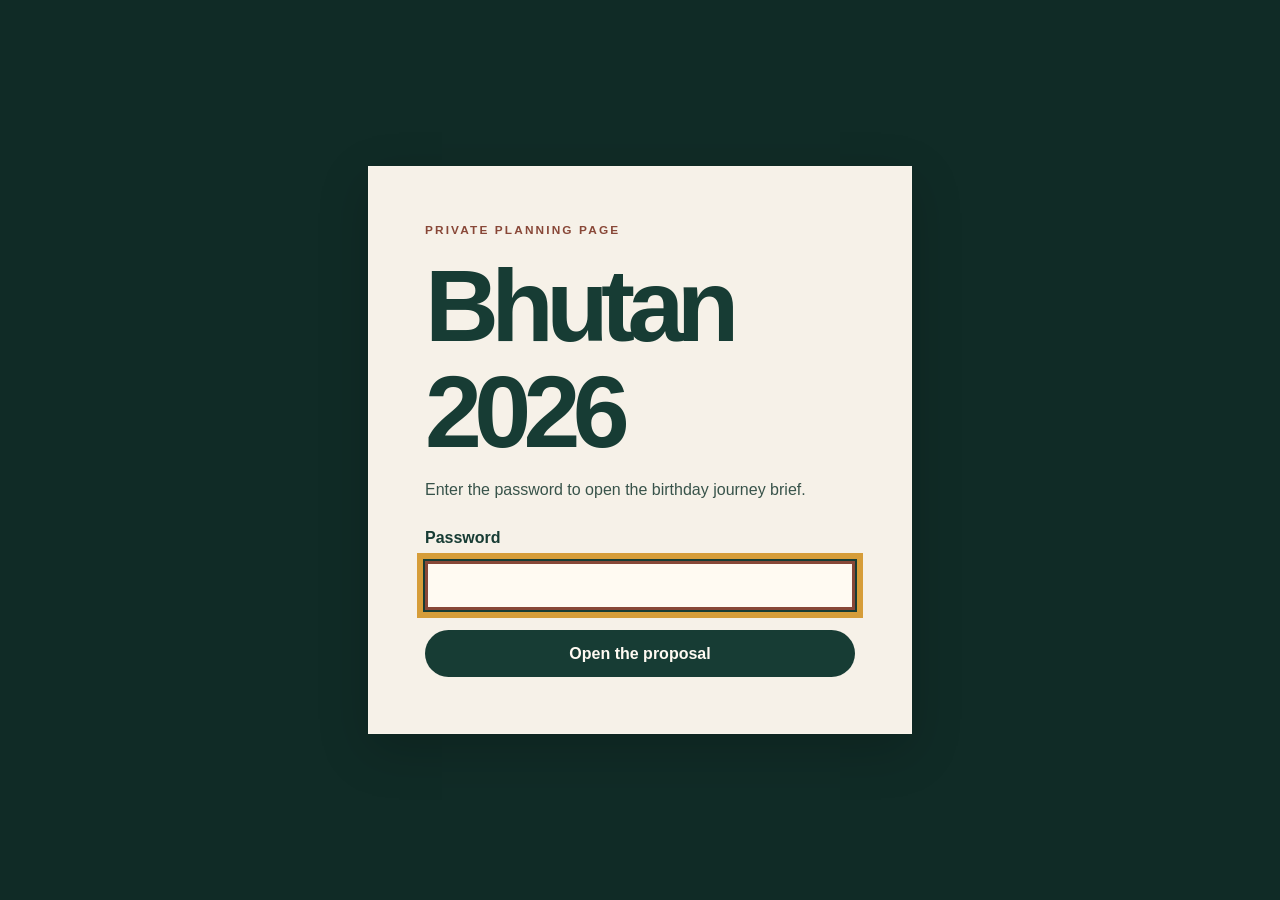
==== index.html @ 35aa1725 "Publish Bhutan 2026 travel proposal" ====
<!doctype html>
<html lang="en">
  <head>
    <meta charset="UTF-8" />
    <meta name="viewport" content="width=device-width, initial-scale=1" />
    <meta
      name="description"
      content="A short visual proposal comparing three ways to experience Bhutan in November 2026."
    />
    <title>Bhutan 2026 | Three Birthday Journeys</title>
    <link rel="stylesheet" href="styles.css" />
    <script defer src="app.js"></script>
  </head>
  <body>
    <div class="access-gate" id="access-gate">
      <div class="access-card">
        <p class="eyebrow">Private planning page</p>
        <h1>Bhutan 2026</h1>
        <p>Enter the password to open the birthday journey brief.</p>
        <form id="access-form">
          <label for="access-password">Password</label>
          <input id="access-password" type="password" inputmode="numeric" autocomplete="current-password" maxlength="6" required />
          <button class="button button-dark" type="submit">Open the proposal</button>
          <p class="access-message" id="access-message" role="alert" hidden>That password was not quite right. Try again.</p>
        </form>
      </div>
    </div>

    <div id="site-shell" hidden>
      <a class="skip-link" href="#main-content">Skip to the journey choices</a>

    <header class="site-header" id="top">
      <div class="container header-inner">
        <a class="wordmark" href="#top" aria-label="Bhutan 2026 home">
          <span class="wordmark-mark">B</span>
          <span>
            <span class="wordmark-title">Bhutan 2026</span>
            <span class="wordmark-subtitle">A birthday journey brief</span>
          </span>
        </a>
        <nav class="primary-nav" aria-label="Primary navigation">
          <a href="#routes">The three routes</a>
          <a href="#birthday">26 November</a>
          <a href="#costs">Costs</a>
          <a href="#sources">Sources</a>
        </nav>
      </div>
    </header>

    <main id="main-content">
      <section class="hero" aria-labelledby="hero-title">
        <div class="hero-image-wrap">
          <img
            class="hero-image"
            src="assets/images/hero-paro-taktsang.jpg"
            alt="Taktsang, also known as Tiger's Nest, built into a cliff above the Paro Valley"
            width="1920"
            height="1280"
          />
          <div class="hero-shade"></div>
          <p class="photo-credit photo-credit-hero">
            Photo: Nina R / UnpetitproleX via
            <a href="https://commons.wikimedia.org/wiki/File:Paro_Taktsang,_Bhutan_(edited).jpg" target="_blank" rel="noopener noreferrer">Wikimedia Commons</a>
            · CC BY 2.0
          </p>
        </div>
        <div class="container hero-content">
          <div class="hero-copy">
            <p class="eyebrow eyebrow-light">A birthday journey for 3–6 travellers</p>
            <h1 id="hero-title">Three ways to spend a birthday in Bhutan.</h1>
            <p class="hero-deck">Living culture in Bumthang, living landscape in Phobjikha, or a slower Western Bhutan route with more time for craft, farms and food.</p>
            <a class="button button-light" href="#routes">Compare the three routes</a>
          </div>
          <dl class="hero-facts" aria-label="Trip facts">
            <div><dt>Travel window</dt><dd>22 November – early December 2026</dd></div>
            <div><dt>Birthday</dt><dd>26 November 2026</dd></div>
            <div><dt>Starting point</dt><dd>6–7 days, extended only if the extra time earns its keep</dd></div>
          </dl>
        </div>
      </section>

      <section class="section section-paper" id="brief" aria-labelledby="brief-title">
        <div class="container brief-layout">
          <div>
            <p class="eyebrow">The question</p>
            <h2 id="brief-title">Do we want to go farther, or go deeper?</h2>
          </div>
          <div class="brief-list">
            <div><strong>Go farther</strong><p>Bumthang brings Central Bhutan, living traditions and a possible festival window. It also brings more road, more moving parts and a domestic-flight question.</p></div>
            <div><strong>Stay closer</strong><p>Western Bhutan leaves more room for craft, farms, food, villages and a birthday that is not conducted from the back seat of a vehicle.</p></div>
            <div><strong>The non-negotiable</strong><p>26 November should be a proper birthday day. The road may have the final word elsewhere; it does not get the whole birthday.</p></div>
          </div>
        </div>
      </section>

      <section class="section section-sage" id="routes" aria-labelledby="routes-title">
        <div class="container">
          <div class="section-heading">
            <div>
              <p class="eyebrow">The three routes</p>
              <h2 id="routes-title">Pick the one with the most pull.</h2>
            </div>
            <p class="section-heading-note">These are three different holidays, not the same itinerary wearing three different hats. The geography starts with the operators’ proposals; the stay rhythms are our planning revisions, not confirmed quotations.</p>
          </div>
          <div class="route-grid" id="route-grid"></div>
          <section class="choice-drawer" id="choice-drawer" aria-labelledby="choice-title" hidden>
            <div>
              <p class="eyebrow">Your choice</p>
              <h3 id="choice-title">This is the one I would explore first.</h3>
              <p id="choice-summary"></p>
            </div>
            <div class="choice-form">
              <label for="choice-note">Why? <span>Optional</span></label>
              <textarea id="choice-note" rows="2" maxlength="240" placeholder="A sentence for the group chat, no thesis required."></textarea>
              <div class="choice-actions">
                <button class="button button-dark" type="button" id="copy-choice">Copy my choice</button>
                <button class="text-button" type="button" id="clear-choice">Clear</button>
              </div>
              <p class="choice-status" id="choice-status" role="status" aria-live="polite"></p>
            </div>
          </section>
        </div>
      </section>

      <section class="section section-paper" id="birthday" aria-labelledby="birthday-title">
        <div class="container">
          <div class="section-heading">
            <div>
              <p class="eyebrow">The date that matters</p>
              <h2 id="birthday-title">Where should 26 November be?</h2>
            </div>
            <p class="section-heading-note">The address matters, but the day matters more. Here are three plausible versions, none of which requires celebrating from the back seat.</p>
          </div>
          <div class="birthday-introduction">
            <p><strong>Imagine the whole day, rather than just the hotel name.</strong> In Bumthang, the birthday could gather around living traditions and a shared meal. In Phobjikha, it could follow cranes, fields and the quiet work of conservation. In Punakha, it could begin with a farm or village host and end around a table with nowhere urgent to be.</p>
            <p class="birthday-reference">These are planning sketches, not bookings. They draw on <a class="text-link" href="https://bhutan.travel/experiences-homestays-and-hotels" target="_blank" rel="noopener noreferrer">Bhutan Travel’s account of homestays and daily life</a> and <a class="text-link" href="https://rspnbhutan.org/programs-projects/species-and-habitats/black-necked-crane/" target="_blank" rel="noopener noreferrer">RSPN’s account of cranes, wetland and local livelihoods</a>. Festival access, named hosts and any special arrangements still need confirmation.</p>
          </div>
          <div class="birthday-list" id="birthday-list"></div>
        </div>
      </section>

      <section class="section section-ink" id="costs" aria-labelledby="costs-title">
        <div class="container">
          <div class="section-heading section-heading-light">
            <div>
              <p class="eyebrow eyebrow-light">Cost and quotation status</p>
              <h2 id="costs-title">Choose a route. Then see who can make it work.</h2>
            </div>
            <p class="section-heading-note">The three routes above are the choices. The operator comes afterwards: we ask suitable tour agencies whether they can customise the route and quote it properly.</p>
          </div>
          <div class="cost-decision" aria-label="How to use the cost section">
            <div class="cost-decision-block">
              <p class="eyebrow eyebrow-light">What we choose</p>
              <h3>One or two routes above</h3>
              <p>Use the route cards to find the version with the most pull. Keep one route, or keep two if the group is not quite ready to commit.</p>
            </div>
            <div class="cost-decision-block">
              <p class="eyebrow eyebrow-light">What happens next</p>
              <h3>Ask suitable operators to customise it</h3>
              <p>The two proposals below are simply the starting material already in hand, not a closed list. Ask these or other suitable tour agencies whether they can deliver the chosen route.</p>
            </div>
          </div>
          <div class="cost-reference-heading">
            <p class="eyebrow eyebrow-light">Current reference points</p>
            <p>These are existing proposal details, not extra routes to choose.</p>
          </div>
          <div class="cost-list">
            <div class="cost-row"><strong>Excursion to Himalayas<br><small>Existing proposal · historical quote</small></strong><span>2 or 4 travellers</span><small>Exact figures shown below · reference only</small></div>
            <div class="cost-row"><strong>Bhutan Travel Bureau<br><small>Existing proposal</small></strong><span>Awaiting quote</span><small>No confirmed quotation supplied.</small></div>
          </div>
          <div class="cost-breakdown" aria-labelledby="breakdown-title">
            <div class="cost-breakdown-heading">
              <div class="cost-breakdown-copy">
                <p class="eyebrow eyebrow-light">Existing quote · 6 nights</p>
                <h3 id="breakdown-title">Historical quote</h3>
                <p>SDF, GST and visa fees are included in these totals.</p>
              </div>
              <div class="cost-breakdown-controls" role="group" aria-label="Choose Company #1 quote headcount">
                <span>Headcount</span>
                <button class="button button-light cost-pax-button" type="button" data-cost-pax="2" aria-pressed="false">2 travellers</button>
                <button class="button button-light cost-pax-button" type="button" data-cost-pax="4" aria-pressed="true">4 travellers</button>
              </div>
            </div>
            <div class="cost-breakdown-panel" data-cost-breakdown-panel="2" hidden>
              <div class="cost-breakdown-panel-heading"><div><h4>Excursion to Himalayas · Company #1</h4><p>Existing proposal · historical reference</p></div><strong>2 travellers · 6 nights</strong><p>USD 1,742.50 per person</p></div>
              <div class="cost-breakdown-list">
                <div><strong>Tour component</strong><span>USD 2,100</span><small>Source: Company #1’s proposal · USD 175 × 2 travellers × 6 nights</small></div>
                <div><strong>GST</strong><span>USD 105</span><small>Source: Company #1’s proposal · 5% Goods and Services Tax</small></div>
                <div><strong>SDF</strong><span>USD 1,200</span><small>Source: Company #1’s proposal · USD 100 × 2 travellers × 6 nights · already included</small></div>
                <div><strong>Visa fees</strong><span>USD 80</span><small>Source: Company #1’s proposal · USD 40 × 2 travellers · already included</small></div>
              </div>
              <div class="cost-breakdown-total"><strong>Total</strong><span>USD 3,485</span><small>USD 1,742.50 per person · Source: Company #1’s proposal</small></div>
            </div>
            <div class="cost-breakdown-panel" data-cost-breakdown-panel="4">
              <div class="cost-breakdown-panel-heading"><div><h4>Excursion to Himalayas · Company #1</h4><p>Existing proposal · historical reference</p></div><strong>4 travellers · 6 nights</strong><p>USD 1,585 per person</p></div>
              <div class="cost-breakdown-list">
                <div><strong>Tour component</strong><span>USD 3,600</span><small>Source: Company #1’s proposal · USD 150 × 4 travellers × 6 nights</small></div>
                <div><strong>GST</strong><span>USD 180</span><small>Source: Company #1’s proposal · 5% Goods and Services Tax</small></div>
                <div><strong>SDF</strong><span>USD 2,400</span><small>Source: Company #1’s proposal · USD 100 × 4 travellers × 6 nights · already included</small></div>
                <div><strong>Visa fees</strong><span>USD 160</span><small>Source: Company #1’s proposal · USD 40 × 4 travellers · already included</small></div>
              </div>
              <div class="cost-breakdown-total"><strong>Total</strong><span>USD 6,340</span><small>USD 1,585 per person · Source: Company #1’s proposal</small></div>
            </div>
          </div>
          <div class="cost-next-step">
            <strong>Next step</strong>
            <p>Choose one or two routes above, then send the same brief to suitable operators. Ask whether they can customise the route, keep 26 November free from a long transfer, and quote it for the actual group size. Compare what they can genuinely deliver; this page will not invent a total.</p>
          </div>
          <div class="cost-note">
            <p><strong>Company #1’s reference quote includes:</strong> accommodation, meals, ground transport, guide, stated sightseeing and entrance fees, SDF, visa fee and stated government charges.</p>
            <p><strong>For any new operator quote:</strong> ask for SDF, visa fee, GST, accommodation, meals, guide, transport, entrance fees and any domestic flight to be listed separately. SDF is likely to be included in a package quote, but it must be confirmed rather than assumed.</p>
            <p><strong>Not included in Company #1’s reference:</strong> international airfare, Drukair / Bhutan flight airfare unless separately quoted, insurance, personal expenses and unspecified services.</p>
          </div>
          <div class="cost-research">
            <div class="cost-research-intro">
              <p class="eyebrow eyebrow-light">Research baseline</p>
              <h3>What we can know before a revised quote</h3>
              <p>Bhutan Travel currently lists a standard adult SDF of USD 100 per night and a one-off visa fee of USD 40. Use the slider to see that mandatory baseline across six to twelve nights. It is not a revised tour quote.</p>
            </div>
            <div class="cost-nights-control">
              <div class="cost-nights-input">
                <label for="chargeable-nights">Chargeable nights <output id="chargeable-nights-output" for="chargeable-nights">6 nights</output></label>
                <div class="nights-slider-row">
                  <div class="nights-range-wrap">
                    <input id="chargeable-nights" type="range" min="6" max="12" value="6" step="1" aria-describedby="cost-nights-note">
                    <div class="nights-labels" aria-hidden="true"><span>6</span><span>9</span><span>12</span></div>
                  </div>
                  <div class="nights-stepper" role="group" aria-label="Adjust chargeable nights">
                    <button class="nights-step-button" type="button" data-night-step="-1" aria-label="Decrease chargeable nights">−</button>
                    <button class="nights-step-button" type="button" data-night-step="1" aria-label="Increase chargeable nights">+</button>
                  </div>
                </div>
                <p id="cost-nights-note">Per traveller · standard adult rates · reconfirm before booking. <a class="text-link text-link-light" href="https://bhutan.travel/visa" target="_blank" rel="noopener noreferrer">Source: Bhutan Travel visa and SDF guidance</a>.</p>
              </div>
              <div class="cost-nights-results" aria-live="polite" aria-label="Mandatory planning baseline per traveller">
                <div><strong id="sdf-total">USD 600</strong><span>SDF</span><small id="sdf-formula">USD 100 × 6 nights</small></div>
                <div><strong>USD 40</strong><span>Visa fee</span><small>One-off fee per traveller</small></div>
                <div class="cost-nights-total"><strong id="mandatory-total">USD 640</strong><span>SDF + visa</span><small>Mandatory baseline per traveller</small></div>
              </div>
            </div>
            <p class="cost-research-note">Accommodation, meals, guide, vehicle, entrance fees, GST, domestic flights and personal spending still need to be priced by the operator. Do not add this baseline to Company #1’s reference total: SDF and visa are already included there.</p>
          </div>
        </div>
      </section>

      <section class="section section-paper" id="operators" aria-labelledby="operators-title">
        <div class="container">
          <div class="section-heading">
            <div>
              <p class="eyebrow">The operator context</p>
              <h2 id="operators-title">The route comes first. The operator comes second.</h2>
            </div>
            <p class="section-heading-note">These are the two proposals already in hand, not a shortlist carved in stone. The useful question is who can customise the chosen route properly.</p>
          </div>
          <div class="operator-list">
            <article class="operator-row"><p class="eyebrow">Existing proposal</p><div><h3>Excursion to Himalayas</h3><p>Closest geographical starting point for <strong>Rooted &amp; Slow</strong>: Thimphu, Punakha, Phobjikha and Paro. Its existing proposal includes useful leads for crafts, farms, community and wellbeing, but the original 26 November plan places approximately 6–7 hours of travel from Phobjikha to Paro before cake. That needs redesigning.</p><a class="text-link" href="https://excursiontohimalaya.com/" target="_blank" rel="noopener noreferrer">Open operator site</a></div></article>
            <article class="operator-row"><p class="eyebrow">Existing proposal</p><div><h3>Bhutan Travel Bureau</h3><p>Closest geographical starting point for <strong>Living Culture</strong>: its tentative ten-day proposal already reaches Gangtey, Bumthang, Punakha and Paro. The quote is still awaiting, and the festival-day alignment needs confirmation against the 24–26 November dates.</p><a class="text-link" href="https://services.bhutan.travel/search/tour-operator/bhutan-travel-bureau" target="_blank" rel="noopener noreferrer">Open operator listing</a></div></article>
            <article class="operator-row"><p class="eyebrow">Wider search</p><div><h3>Other suitable tour agencies</h3><p>If the chosen route needs a different fit, ask another licensed Bhutanese operator or specialist agency the same question: can you customise this route, keep the birthday day intact, and name the people and places involved? The two existing proposals are useful starting points, not the boundary of the search.</p></div></article>
          </div>
        </div>
      </section>

      <section class="section section-sage" id="sources" aria-labelledby="sources-title">
        <div class="container sources-layout">
          <div>
            <p class="eyebrow">Useful links</p>
            <h2 id="sources-title">A small research trail.</h2>
          </div>
          <div class="source-list">
            <section class="source-group" aria-labelledby="source-group-festivals">
              <h3 class="source-group-title" id="source-group-festivals">Festivals &amp; flights</h3>
              <div class="source-group-items">
                <a href="https://a.storyblok.com/f/171618/x/421b8ac6a3/tentative_festival_dates_2026.pdf" target="_blank" rel="noopener noreferrer"><strong>Official Bhutan 2026 festival calendar</strong><span>Jambay Lhakhang Singye Cham: 24 November; Nalakhar Tshechu: 24–26 November. Tentative dates; reconfirm before booking.</span></a>
                <a href="https://drukair.com.bt/wp-content/uploads/2026/07/NOVEMBER-2026.pdf" target="_blank" rel="noopener noreferrer"><strong>Drukair November 2026 schedule</strong><span>Includes the potential KB010 Paro → Bumthang service. Published schedules are subject to change.</span></a>
              </div>
            </section>
            <section class="source-group" aria-labelledby="source-group-conservation">
              <h3 class="source-group-title" id="source-group-conservation">Conservation &amp; community</h3>
              <div class="source-group-items">
                <a href="https://rspnbhutan.org/programs-projects/species-and-habitats/black-necked-crane/" target="_blank" rel="noopener noreferrer"><strong>RSPN · Black-necked Crane programme</strong><span>Phobjikha habitat, cranes, conservation and community livelihood context.</span></a>
                <a href="https://rspnbhutan.org/cbst-website-of-phobjikha-launched/" target="_blank" rel="noopener noreferrer"><strong>RSPN · Community-based sustainable tourism</strong><span>Background on conservation, tourism and local livelihood links in Phobjikha.</span></a>
              </div>
            </section>
            <section class="source-group" aria-labelledby="source-group-experiences">
              <h3 class="source-group-title" id="source-group-experiences">Craft, homestays &amp; wellbeing</h3>
              <div class="source-group-items">
                <a href="https://bhutan.travel/adventure_art" target="_blank" rel="noopener noreferrer"><strong>Bhutan Travel · Art and craft</strong><span>Official leads for Zorig Chusum, textiles and contemporary craft.</span></a>
                <a href="https://bhutan.travel/experiences-homestays-and-hotels" target="_blank" rel="noopener noreferrer"><strong>Bhutan Travel · Homestays</strong><span>Official context for household visits, local meals, farms and daily life.</span></a>
                <a href="https://bhutan.travel/experiences-wellness-and-wellbeing" target="_blank" rel="noopener noreferrer"><strong>Bhutan Travel · Hot-stone baths</strong><span>Traditional wellbeing context; availability should be arranged locally.</span></a>
              </div>
            </section>
            <section class="source-group" aria-labelledby="source-group-costs">
              <h3 class="source-group-title" id="source-group-costs">Visa &amp; fees</h3>
              <div class="source-group-items">
                <a href="https://bhutan.travel/visa" target="_blank" rel="noopener noreferrer"><strong>Bhutan Travel · Visa and SDF</strong><span>Current published adult SDF and one-off visa fee used in the planning baseline.</span></a>
              </div>
            </section>
          </div>
        </div>
        <p class="container source-date">Sources last checked: 14 August 2026. Current planning information; reconfirm before booking.</p>
      </section>
    </main>

      <footer class="site-footer">
        <div class="container footer-inner">
          <a class="wordmark wordmark-footer" href="#top"><span class="wordmark-mark">B</span><span><span class="wordmark-title">Bhutan 2026</span><span class="wordmark-subtitle">A birthday journey brief</span></span></a>
          <p>For discussion before quotation. Not a booking, price guarantee or promise that the mountains will become more cooperative.</p>
        </div>
      </footer>
    </div>
  </body>
</html>
---- styles.css ----
:root {
  --ink: #172b26;
  --ink-soft: #38534a;
  --forest: #173c34;
  --forest-deep: #102b26;
  --sage: #dbe6d9;
  --sage-deep: #c3d4c2;
  --paper: #f6f1e8;
  --paper-deep: #ebe1d1;
  --terracotta: #d9b2a0;
  --terracotta-deep: #884737;
  --saffron: #d69d39;
  --white: #fffaf2;
  --muted: #617068;
  --line: rgba(23, 43, 38, 0.18);
  --line-light: rgba(255, 250, 242, 0.24);
  --font-sans: Arial, "Noto Sans TC", "Microsoft JhengHei", "Yu Gothic UI", Meiryo, sans-serif;
  --content-width: 1240px;
  --gutter: clamp(1rem, 4vw, 3rem);
}

* { box-sizing: border-box; }

html {
  scroll-behavior: smooth;
  background: var(--paper);
}

body {
  min-width: 320px;
  margin: 0;
  background: var(--paper);
  color: var(--ink);
  font-family: var(--font-sans);
  font-size: 1rem;
  line-height: 1.55;
  overflow-wrap: anywhere;
}

img { display: block; max-width: 100%; height: auto; }

a { color: inherit; }

button,
textarea { font: inherit; }

button,
a { -webkit-tap-highlight-color: transparent; }

button { cursor: pointer; }

:focus-visible {
  outline: 4px solid var(--saffron);
  outline-offset: 4px;
}

.container {
  width: min(var(--content-width), calc(100% - (var(--gutter) * 2)));
  margin-inline: auto;
}

[hidden] { display: none !important; }

.access-gate {
  position: fixed;
  z-index: 100;
  inset: 0;
  display: grid;
  place-items: center;
  overflow-y: auto;
  padding: clamp(1.25rem, 5vw, 3rem);
  background: var(--forest-deep);
}

.access-card {
  width: min(100%, 34rem);
  padding: clamp(1.5rem, 5vw, 3.5rem);
  border: 1px solid var(--line-light);
  background: var(--paper);
  box-shadow: 0 1rem 3rem rgba(0, 0, 0, 0.18);
}

.access-card h1 { margin-bottom: 0.75rem; color: var(--forest); }
.access-card > p:not(.eyebrow) { margin-bottom: 1.5rem; color: var(--ink-soft); }
.access-card form { display: grid; gap: 0.6rem; }
.access-card label { color: var(--forest); font-weight: 900; }
.access-card input { width: 100%; min-height: 3.1rem; padding: 0.7rem 0.85rem; border: 1px solid var(--line); background: var(--white); color: var(--ink); }
.access-card input:hover { border-color: var(--terracotta-deep); }
.access-card input:focus-visible { border-color: var(--terracotta-deep); box-shadow: inset 0 0 0 2px var(--terracotta-deep), 0 0 0 2px var(--forest), 0 0 0 7px var(--saffron); }
.access-card .button { width: 100%; margin-top: 0.65rem; }
.access-message { margin: 0.4rem 0 0; color: var(--terracotta-deep); font-weight: 800; }

.skip-link {
  position: fixed;
  z-index: 20;
  top: 0;
  left: 1rem;
  padding: 0.6rem 0.9rem;
  background: var(--saffron);
  color: var(--ink);
  transform: translateY(-140%);
}

.skip-link:focus { transform: translateY(1rem); }

.site-header {
  position: sticky;
  z-index: 10;
  top: 0;
  border-bottom: 1px solid var(--line);
  background: rgba(246, 241, 232, 0.96);
  backdrop-filter: blur(12px);
}

.header-inner,
.footer-inner {
  display: flex;
  align-items: center;
  justify-content: space-between;
  gap: 2rem;
  padding-block: 0.8rem;
}

.wordmark {
  display: inline-flex;
  align-items: center;
  gap: 0.7rem;
  color: var(--forest);
  text-decoration: none;
}

.wordmark-mark {
  display: grid;
  width: 2.15rem;
  height: 2.15rem;
  place-items: center;
  border: 1px solid currentColor;
  border-radius: 50%;
  font-weight: 900;
  font-size: 1.25rem;
}

.wordmark-title,
.wordmark-subtitle { display: block; }

.wordmark:hover .wordmark-mark,
.wordmark:focus-visible .wordmark-mark {
  border-width: 3px;
  background: var(--sage);
  box-shadow: 0 0 0 3px rgba(136, 71, 55, 0.2);
}

.wordmark-title {
  font-size: 0.95rem;
  font-weight: 900;
  letter-spacing: 0.14em;
  text-transform: uppercase;
}

.wordmark-subtitle { color: var(--muted); font-size: 0.72rem; }

.primary-nav {
  display: flex;
  flex-wrap: wrap;
  justify-content: flex-end;
  gap: 0.35rem 1.4rem;
}

.primary-nav a,
.text-link {
  color: var(--forest);
  font-weight: 800;
  text-decoration-thickness: 0.1em;
  text-underline-offset: 0.2em;
}

.primary-nav a {
  padding: 0.35rem 0.55rem;
  border: 2px solid transparent;
  font-size: 0.86rem;
  text-decoration: none;
}

.primary-nav a:hover,
.primary-nav a:focus-visible {
  border-color: var(--terracotta-deep);
  background: var(--sage);
  box-shadow: inset 0 -4px var(--terracotta-deep);
  color: var(--terracotta-deep);
}

.text-link:hover,
.text-link:focus-visible,
.route-image figcaption a:hover,
.route-image figcaption a:focus-visible,
.photo-credit a:hover,
.photo-credit a:focus-visible,
.birthday-image figcaption a:hover,
.birthday-image figcaption a:focus-visible {
  color: var(--terracotta-deep);
  text-decoration-thickness: 0.25em;
}

.hero {
  position: relative;
  isolation: isolate;
  overflow: hidden;
  background: var(--forest-deep);
  color: var(--white);
}

.hero-image-wrap {
  position: absolute;
  z-index: -1;
  inset: 0;
}

.hero-image {
  width: 100%;
  height: 100%;
  min-height: 38rem;
  object-fit: cover;
  object-position: center;
}

.hero-shade {
  position: absolute;
  inset: 0;
  background: linear-gradient(90deg, rgba(16, 43, 38, 0.9), rgba(16, 43, 38, 0.42) 58%, rgba(16, 43, 38, 0.22));
}

.hero-content {
  display: grid;
  grid-template-columns: minmax(20rem, 1.1fr) minmax(20rem, 0.7fr);
  align-items: end;
  gap: clamp(2rem, 8vw, 8rem);
  min-height: 38rem;
  padding-block: clamp(5rem, 11vw, 9rem) clamp(3rem, 6vw, 5rem);
}

.hero-copy { max-width: 44rem; }

.eyebrow {
  margin: 0 0 0.9rem;
  color: var(--terracotta-deep);
  font-size: 0.74rem;
  font-weight: 900;
  letter-spacing: 0.18em;
  line-height: 1.25;
  text-transform: uppercase;
}

.eyebrow-light { color: #f0c875; }

h1,
h2,
h3,
h4,
p { margin-top: 0; }

h1,
h2,
h3,
h4 { color: var(--ink); line-height: 1.04; }

h1 {
  max-width: 10ch;
  margin-bottom: 1.5rem;
  color: var(--white);
  font-size: clamp(3.6rem, 8vw, 8.5rem);
  letter-spacing: -0.075em;
}

h2 {
  max-width: 15ch;
  margin-bottom: 0;
  font-size: clamp(2.7rem, 5.2vw, 5.6rem);
  letter-spacing: -0.065em;
}

h3 { margin-bottom: 0.7rem; font-size: clamp(1.45rem, 2.5vw, 2.2rem); letter-spacing: -0.035em; }
h4 { margin-bottom: 0.65rem; font-size: 0.76rem; letter-spacing: 0.13em; text-transform: uppercase; }

.hero-deck {
  max-width: 37rem;
  margin-bottom: 2rem;
  color: rgba(255, 250, 242, 0.9);
  font-size: clamp(1.1rem, 1.8vw, 1.45rem);
}

.hero-facts {
  display: grid;
  gap: 1rem;
  margin: 0;
  padding: 1.2rem 0 0;
  border-top: 1px solid var(--line-light);
}

.hero-facts div { padding-bottom: 1rem; border-bottom: 1px solid var(--line-light); }
.hero-facts dt { margin-bottom: 0.25rem; color: #f0c875; font-size: 0.74rem; font-weight: 900; letter-spacing: 0.14em; text-transform: uppercase; }
.hero-facts dd { margin: 0; color: var(--white); font-size: 1.08rem; }

.photo-credit {
  position: absolute;
  right: 1rem;
  bottom: 0.7rem;
  margin: 0;
  color: rgba(255, 250, 242, 0.84);
  font-size: 0.7rem;
}

.photo-credit a { text-underline-offset: 0.2em; }

.button {
  display: inline-flex;
  min-height: 2.9rem;
  align-items: center;
  justify-content: center;
  padding: 0.75rem 1.2rem;
  border: 1px solid transparent;
  border-radius: 999px;
  font-weight: 900;
  line-height: 1.1;
  text-align: center;
  text-decoration: none;
  transition: background-color 160ms ease, color 160ms ease, border-color 160ms ease;
}

.button:hover {
  border-color: var(--terracotta-deep);
  box-shadow: 0 0 0 3px rgba(136, 71, 55, 0.2);
  transform: translateY(-1px);
}

.button:focus-visible {
  border-color: var(--saffron);
  box-shadow: 0 0 0 2px var(--forest), 0 0 0 7px var(--saffron);
}

.button-dark { background: var(--forest); color: var(--white); }
.button-dark:hover,
.button-dark:focus-visible { background: var(--forest-deep); }
.button-light { background: var(--white); color: var(--forest); }
.button-light:hover,
.button-light:focus-visible { background: #f0c875; }
.button-outline-dark { border-color: var(--forest); background: transparent; color: var(--forest); }
.button-outline-dark:hover,
.button-outline-dark:focus-visible { background: var(--forest); color: var(--white); }

.text-button {
  padding: 0.2rem 0;
  border: 0;
  background: transparent;
  color: var(--forest);
  font-weight: 800;
  text-decoration: underline;
  text-underline-offset: 0.2em;
}

.text-button:hover,
.text-button:focus-visible {
  color: var(--terracotta-deep);
  text-decoration-thickness: 0.25em;
}

.section { padding-block: clamp(4.5rem, 9vw, 8.5rem); }
.section-paper { background: var(--paper); }
.section-sage { background: var(--sage); }
.section-ink { background: var(--forest); color: var(--white); }
.section-ink h2,
.section-ink h3,
.section-ink h4 { color: var(--white); }
.section-heading {
  display: grid;
  grid-template-columns: minmax(20rem, 1.25fr) minmax(20rem, 0.75fr);
  align-items: end;
  gap: 2rem 5rem;
  margin-bottom: clamp(2.5rem, 5vw, 4.5rem);
}

.section-heading-note { max-width: 42ch; margin: 0; color: var(--ink-soft); font-size: 1.1rem; }
.section-heading-light .section-heading-note { color: rgba(255, 250, 242, 0.78); }

.brief-layout,
.sources-layout {
  display: grid;
  grid-template-columns: minmax(20rem, 0.9fr) minmax(20rem, 1.1fr);
  gap: clamp(2rem, 8vw, 8rem);
}

.brief-list { border-top: 1px solid var(--line); }
.brief-list > div { display: grid; grid-template-columns: minmax(10rem, 0.45fr) minmax(20rem, 1fr); gap: 1.5rem; padding-block: 1.25rem; border-bottom: 1px solid var(--line); }
.brief-list strong { color: var(--terracotta-deep); font-size: 1.15rem; }
.brief-list p { margin: 0; color: var(--ink-soft); }

.route-grid {
  display: grid;
  grid-template-columns: repeat(auto-fit, minmax(min(20rem, 100%), 1fr));
  align-items: stretch;
  gap: 1.2rem;
}

.route-card {
  display: flex;
  min-width: 0;
  flex-direction: column;
  border: 1px solid var(--line);
  background: var(--white);
}

.route-card:hover {
  border-color: var(--terracotta-deep);
  box-shadow: inset 0 0 0 2px rgba(136, 71, 55, 0.55);
}

.route-card.is-selected {
  border-color: var(--terracotta-deep);
  box-shadow: inset 0 0 0 3px var(--terracotta-deep), 0 0 0 3px rgba(136, 71, 55, 0.13);
}

.route-image,
.birthday-image {
  margin: 0;
  background: var(--paper-deep);
}

.route-image img { width: 100%; aspect-ratio: 1.45; object-fit: cover; }
.route-image figcaption,
.birthday-image figcaption { padding: 0.45rem 0.8rem; color: var(--muted); font-size: 0.67rem; line-height: 1.3; }
.route-image figcaption a,
.birthday-image figcaption a { text-underline-offset: 0.15em; }

.route-card-body { display: flex; min-width: 0; flex: 1; flex-direction: column; padding: clamp(1.1rem, 2.5vw, 1.7rem); }
.route-card-heading { display: flex; min-width: 0; align-items: flex-start; justify-content: space-between; gap: 0.7rem; }
.option-label { color: var(--terracotta-deep); font-size: 0.74rem; font-weight: 900; letter-spacing: 0.17em; text-transform: uppercase; }
.route-birthday-label { color: var(--muted); font-size: 0.74rem; font-weight: 800; text-align: right; }
.route-card h3 { margin-top: 0.9rem; margin-bottom: 0.35rem; }
.route-subtitle { min-height: 2.8rem; margin-bottom: 0; color: var(--terracotta-deep); font-weight: 900; }

.route-card-block { padding-top: 1.1rem; border-top: 1px solid var(--line); }
.route-card-block p { margin-bottom: 0; color: var(--ink-soft); }
.route-core { min-height: 9rem; margin-top: 1.3rem; }
.route-core h4,
.route-card-block h4 { color: var(--forest); }

.route-meta,
.route-logistics { display: grid; gap: 0.8rem; margin: 0; }
.route-meta { grid-template-columns: repeat(2, minmax(0, 1fr)); padding-block: 1.1rem; border-top: 1px solid var(--line); border-bottom: 1px solid var(--line); }
.route-meta dt,
.route-logistics dt { margin-bottom: 0.25rem; color: var(--muted); font-size: 0.68rem; font-weight: 900; letter-spacing: 0.08em; line-height: 1.2; text-transform: uppercase; }
.route-meta dd,
.route-logistics dd { margin: 0; color: var(--ink); font-size: 0.9rem; font-weight: 800; line-height: 1.35; }
.route-birthday { min-height: 9.3rem; }

.route-points { display: grid; grid-template-columns: repeat(2, minmax(0, 1fr)); gap: 1rem; }
.route-points .route-card-block { min-height: 10.5rem; }
.route-card ul { margin: 0; padding-left: 1.05rem; }
.route-card li { margin-bottom: 0.55rem; color: var(--ink-soft); font-size: 0.9rem; line-height: 1.45; }
.route-card li:last-child { margin-bottom: 0; }

.route-details { margin-top: 1.1rem; border-top: 1px solid var(--line); }
.route-details summary { padding-block: 0.9rem; color: var(--terracotta-deep); cursor: pointer; font-size: 0.86rem; font-weight: 900; }
.route-details summary::marker { color: var(--terracotta-deep); }
.route-details summary:hover,
.route-details summary:focus-visible {
  background: rgba(217, 178, 160, 0.2);
  text-decoration: underline;
  text-decoration-thickness: 0.22em;
  text-underline-offset: 0.22em;
}
.route-details[open] summary { border-bottom: 1px solid var(--line); }
.route-details-inner { display: grid; gap: 1rem; }
.route-details-inner > .route-card-block:first-child { border-top: 0; }

.route-logistics { grid-template-columns: repeat(2, minmax(0, 1fr)); min-height: 7.2rem; }
.route-logistics dd { color: var(--terracotta-deep); }
.route-suited { min-height: 7rem; }
.route-give-up { min-height: 6.4rem; }

.route-places { min-height: 18rem; }
.route-places ul { display: grid; gap: 0.95rem; padding-left: 0; list-style: none; }
.route-places li { margin: 0; }
.route-places li strong,
.route-places li span,
.route-places li p { display: block; }
.route-places li strong { color: var(--ink); font-size: 0.93rem; }
.route-places li span { color: var(--terracotta-deep); font-size: 0.72rem; font-weight: 900; letter-spacing: 0.08em; text-transform: uppercase; }
.route-places li p { margin: 0.18rem 0 0.25rem; font-size: 0.82rem; }
.route-places .text-link { font-size: 0.8rem; }

.route-card-footer { margin-top: auto; padding-top: 1.2rem; border-top: 1px solid var(--line); }
.choice-button { width: 100%; }
.choice-button[aria-pressed="true"],
.choice-button[aria-pressed="true"]:hover {
  border-color: var(--saffron);
  background: var(--terracotta-deep);
  box-shadow: inset 0 0 0 3px var(--saffron), 0 0 0 2px rgba(214, 157, 57, 0.24);
}

.choice-drawer {
  display: grid;
  grid-template-columns: minmax(20rem, 1fr) minmax(20rem, 1fr);
  gap: 2rem 4rem;
  margin-top: 1.2rem;
  padding: clamp(1.3rem, 3vw, 2rem);
  border: 1px solid var(--terracotta-deep);
  background: var(--white);
}
.choice-drawer[hidden] { display: none; }
.choice-drawer h3 { margin-bottom: 0.35rem; }
.choice-drawer p { color: var(--ink-soft); }
.choice-form label { display: block; margin-bottom: 0.45rem; color: var(--forest); font-weight: 900; }
.choice-form label span { color: var(--muted); font-size: 0.8rem; font-weight: 400; }
.choice-form textarea { width: 100%; min-height: 4rem; resize: vertical; padding: 0.8rem; border: 1px solid var(--line); border-radius: 0; background: var(--paper); color: var(--ink); }
.choice-form textarea:hover { border-color: var(--terracotta-deep); }
.choice-form textarea:focus-visible {
  border-color: var(--terracotta-deep);
  box-shadow: inset 0 0 0 2px var(--terracotta-deep), 0 0 0 2px var(--forest), 0 0 0 7px var(--saffron);
}
.choice-actions { display: flex; flex-wrap: wrap; align-items: center; gap: 1rem; margin-top: 0.8rem; }
.choice-status { min-height: 1.5em; margin: 0.65rem 0 0; font-size: 0.86rem; }

.birthday-list { border-top: 1px solid var(--line); }
.birthday-introduction { max-width: 76ch; margin-bottom: 2.5rem; }
.birthday-introduction p { margin-bottom: 0.9rem; color: var(--ink-soft); font-size: 1.08rem; }
.birthday-introduction p:first-child { color: var(--ink); }
.birthday-introduction strong { color: var(--forest); }
.birthday-reference { font-size: 0.82rem !important; }
.birthday-row { display: grid; grid-template-columns: minmax(16rem, 0.38fr) minmax(20rem, 0.62fr); gap: clamp(1.2rem, 4vw, 3rem); padding-block: 1.2rem; border-bottom: 1px solid var(--line); }
.birthday-image img { width: 100%; aspect-ratio: 1.65; object-fit: cover; }
.birthday-row > div { align-self: center; max-width: 60ch; }
.birthday-row h3 span { color: var(--terracotta-deep); font-size: 0.7em; font-weight: 800; }
.birthday-row p:last-child { margin-bottom: 0; color: var(--ink-soft); }

.cost-decision { display: grid; grid-template-columns: repeat(2, minmax(20rem, 1fr)); gap: 1rem; margin: 2rem 0; }
.cost-decision-block { min-width: 0; padding: 1.25rem; border: 1px solid var(--line-light); }
.cost-decision-block h3 { margin-bottom: 0.5rem; color: var(--white); }
.cost-decision-block p:last-child { max-width: 48ch; margin-bottom: 0; color: rgba(255, 250, 242, 0.78); }
.cost-reference-heading { display: flex; flex-wrap: wrap; align-items: baseline; justify-content: space-between; gap: 0.75rem 1.5rem; margin-top: 2.25rem; padding-bottom: 0.7rem; border-bottom: 1px solid var(--line-light); }
.cost-reference-heading p { margin-bottom: 0; }
.cost-reference-heading p:last-child { color: rgba(255, 250, 242, 0.68); font-size: 0.88rem; }
.cost-list { border-top: 1px solid var(--line-light); }
.cost-row { display: grid; grid-template-columns: minmax(16rem, 0.8fr) minmax(14rem, 0.65fr) minmax(20rem, 1fr); gap: 1.2rem; align-items: baseline; padding-block: 1.1rem; border-bottom: 1px solid var(--line-light); }
.cost-row strong { color: #f0c875; }
.cost-row span { color: var(--white); font-size: 1.15rem; font-weight: 900; }
.cost-row small { color: rgba(255, 250, 242, 0.72); font-size: 0.88rem; }
.cost-breakdown { margin-top: 2rem; border: 1px solid var(--line-light); }
.cost-breakdown-heading { display: flex; flex-wrap: wrap; align-items: end; justify-content: space-between; gap: 1rem 2rem; padding: 1.1rem 1.2rem; border-bottom: 1px solid var(--line-light); }
.cost-breakdown-heading h3 { margin-bottom: 0; color: var(--white); }
.cost-breakdown-copy { min-width: 0; }
.cost-breakdown-copy > p:last-child { max-width: 62ch; margin: 0.4rem 0 0; color: rgba(255, 250, 242, 0.72); font-size: 0.86rem; }
.cost-breakdown-controls { display: flex; flex-wrap: wrap; align-items: center; justify-content: flex-end; gap: 0.5rem; }
.cost-breakdown-controls > span { margin-right: 0.25rem; color: rgba(255, 250, 242, 0.68); font-size: 0.78rem; font-weight: 900; letter-spacing: 0.08em; text-transform: uppercase; }
.cost-pax-button { min-width: 8.5rem; min-height: 2.65rem; padding: 0.55rem 0.85rem; }
.cost-pax-button[aria-pressed="true"] { border-color: #f0c875; background: #f0c875; color: var(--forest-deep); box-shadow: 0 0 0 3px rgba(240, 200, 117, 0.22); }
.cost-pax-button[aria-pressed="true"]:hover,
.cost-pax-button[aria-pressed="true"]:focus-visible { background: #f0c875; }
.cost-breakdown-panel[hidden] { display: none; }
.cost-breakdown-panel-heading { display: flex; flex-wrap: wrap; align-items: baseline; justify-content: space-between; gap: 0.5rem 1rem; padding: 1rem 1.1rem; border-bottom: 1px solid var(--line-light); }
.cost-breakdown-panel-heading h4 { margin: 0; color: var(--white); }
.cost-breakdown-panel-heading > div { min-width: min(100%, 18rem); }
.cost-breakdown-panel-heading > div p { margin: 0.2rem 0 0; color: rgba(255, 250, 242, 0.68); font-size: 0.78rem; font-weight: 400; }
.cost-breakdown-panel-heading > strong { margin-left: auto; color: var(--white); }
.cost-breakdown-panel-heading > p { margin: 0; color: #f0c875; font-weight: 900; }
.cost-breakdown-list { display: grid; grid-template-columns: repeat(2, minmax(20rem, 1fr)); }
.cost-breakdown-list > div { display: grid; min-width: 0; gap: 0.25rem; padding: 1rem 1.1rem; border-right: 1px solid var(--line-light); }
.cost-breakdown-list > div:nth-child(even) { border-right: 0; }
.cost-breakdown-list > div:nth-child(n + 3) { border-top: 1px solid var(--line-light); }
.cost-breakdown-list strong { color: var(--white); }
.cost-breakdown-list span { color: #f0c875; font-size: 1.25rem; font-weight: 900; }
.cost-breakdown-list small { color: rgba(255, 250, 242, 0.68); font-size: 0.76rem; line-height: 1.4; }
.cost-breakdown-total { display: grid; grid-template-columns: 1fr auto auto; align-items: baseline; gap: 1rem; padding: 1rem 1.1rem; border-top: 1px solid var(--line-light); }
.cost-breakdown-total strong { color: var(--white); }
.cost-breakdown-total span { color: #f0c875; font-size: 1.35rem; font-weight: 900; }
.cost-breakdown-total small { color: rgba(255, 250, 242, 0.72); }
.cost-next-step { margin-top: 1.5rem; padding: 1rem 1.2rem; border-left: 4px solid #f0c875; background: rgba(255, 250, 242, 0.06); }
.cost-next-step strong { color: #f0c875; }
.cost-next-step p { max-width: 78ch; margin: 0.35rem 0 0; color: rgba(255, 250, 242, 0.82); }
.cost-note { max-width: 78ch; margin-top: 2rem; color: rgba(255, 250, 242, 0.82); }
.cost-note p { margin-bottom: 0.7rem; }
.cost-note strong { color: var(--white); }

.cost-research { display: grid; grid-template-columns: minmax(20rem, 0.7fr) minmax(20rem, 1.3fr); gap: 1.5rem 3rem; margin-top: 2.4rem; padding-top: 2rem; border-top: 1px solid var(--line-light); }
.cost-research > *,
.cost-nights-control > *,
.cost-nights-results,
.cost-nights-results > * { min-width: 0; }
.cost-research-intro h3 { margin-bottom: 0.55rem; color: var(--white); }
.cost-research-intro p:last-child { color: rgba(255, 250, 242, 0.78); }
.cost-nights-control { display: grid; grid-template-columns: minmax(20rem, 0.8fr) minmax(20rem, 1.2fr); gap: 1.5rem 2rem; }
.cost-nights-input label { display: flex; align-items: baseline; justify-content: space-between; gap: 1rem; color: var(--white); font-weight: 900; }
.cost-nights-input output { color: #f0c875; font-size: 1.2rem; }
.cost-nights-input input { width: 100%; margin: 1rem 0 0.35rem; accent-color: #f0c875; }
.nights-slider-row { display: grid; grid-template-columns: minmax(0, 1fr) auto; align-items: center; gap: 0.65rem; margin-top: 1rem; }
.nights-range-wrap { min-width: 0; }
.nights-slider-row input { margin: 0; }
.nights-stepper { display: flex; gap: 0.35rem; }
.nights-step-button { display: grid; width: 2.75rem; min-height: 2.75rem; place-items: center; padding: 0; border: 1px solid var(--line-light); border-radius: 0; background: var(--white); color: var(--forest); font-size: 1.35rem; font-weight: 900; line-height: 1; }
.nights-step-button:hover { border-color: #f0c875; background: #f0c875; }
.nights-step-button:disabled { cursor: not-allowed; opacity: 0.4; }
.nights-labels { display: flex; justify-content: space-between; color: rgba(255, 250, 242, 0.62); font-size: 0.78rem; }
.cost-nights-input p { margin: 0.8rem 0 0; color: rgba(255, 250, 242, 0.68); font-size: 0.78rem; line-height: 1.4; }
.cost-nights-results { display: grid; grid-template-columns: repeat(3, minmax(0, 1fr)); border-top: 1px solid var(--line-light); border-bottom: 1px solid var(--line-light); }
.cost-nights-results > div { display: grid; min-width: 0; gap: 0.3rem; padding: 0.9rem 1rem; border-right: 1px solid var(--line-light); }
.cost-nights-results > div:last-child { border-right: 0; }
.cost-nights-results strong { color: #f0c875; font-size: 1.35rem; }
.cost-nights-results span { color: var(--white); font-weight: 900; }
.cost-nights-results small { color: rgba(255, 250, 242, 0.68); font-size: 0.76rem; line-height: 1.4; }
.cost-research-note { margin-top: 1rem; }
.text-link-light { color: var(--white); }
.text-link-light:hover { color: #f0c875; }

.operator-list { border-top: 1px solid var(--line); }
.operator-row { display: grid; grid-template-columns: minmax(12rem, 0.35fr) minmax(20rem, 0.65fr); gap: 2rem; padding-block: 1.4rem; border-bottom: 1px solid var(--line); }
.operator-row .eyebrow { margin-top: 0.2rem; }
.operator-row h3 { margin-bottom: 0.45rem; }
.operator-row p { max-width: 70ch; color: var(--ink-soft); }
.operator-row p:last-of-type { margin-bottom: 0.7rem; }

.source-list { border-top: 1px solid var(--line); }
.source-group + .source-group { margin-top: 1.6rem; }
.source-group-title { margin: 0; padding: 0.7rem 0 0.55rem; border-bottom: 2px solid var(--terracotta-deep); color: var(--terracotta-deep); font-size: 0.78rem; letter-spacing: 0.14em; text-transform: uppercase; }
.source-group-items { border-top: 1px solid var(--line); }
.source-list a { display: grid; grid-template-columns: minmax(16rem, 0.55fr) minmax(20rem, 0.45fr); gap: 1.5rem; padding-block: 1rem; border-bottom: 1px solid var(--line); text-decoration: none; }
.source-list a:hover,
.source-list a:focus-visible {
  background: rgba(219, 230, 217, 0.72);
  box-shadow: inset 0 -4px var(--terracotta-deep);
}
.source-list a:hover strong,
.source-list a:focus-visible strong { color: var(--terracotta-deep); }
.source-list strong { color: var(--forest); }
.source-list span { color: var(--ink-soft); font-size: 0.9rem; }
.source-date { margin-top: 2rem; color: var(--muted); font-size: 0.8rem; }

.site-footer { background: var(--forest-deep); color: rgba(255, 250, 242, 0.78); }
.footer-inner { align-items: flex-start; padding-block: 2rem; }
.wordmark-footer { color: var(--white); }
.footer-inner p { max-width: 45ch; margin: 0; font-size: 0.85rem; }

@media (max-width: 900px) {
  .header-inner,
  .footer-inner { align-items: flex-start; flex-direction: column; gap: 1rem; }
  .primary-nav { justify-content: flex-start; }
  .hero-content,
  .section-heading,
  .brief-layout,
  .sources-layout,
  .choice-drawer,
  .cost-research { grid-template-columns: minmax(0, 1fr); }
  .hero-content { min-height: 0; gap: 4rem; }
  .hero-image { min-height: 46rem; }
  .section-heading-note { max-width: 60ch; }
  .route-grid { grid-template-columns: minmax(20rem, 1fr); }
  .birthday-row { grid-template-columns: minmax(14rem, 0.45fr) minmax(20rem, 0.55fr); }
  .cost-decision { grid-template-columns: minmax(0, 1fr); }
  .cost-nights-control { grid-template-columns: minmax(0, 1fr); }
  .cost-row { grid-template-columns: minmax(14rem, 0.8fr) minmax(12rem, 0.7fr); }
  .cost-row small { grid-column: 1 / -1; }
  .cost-breakdown-list { grid-template-columns: minmax(0, 1fr); }
  .cost-breakdown-list > div { border-right: 0; }
  .cost-breakdown-list > div:first-child { border-top: 0; }
}

@media (max-width: 1300px) {
  .sources-layout { grid-template-columns: minmax(0, 1fr); gap: 2rem; }
}

@media (max-width: 1120px) {
  .brief-layout { grid-template-columns: minmax(0, 1fr); gap: 2rem; }
  .cost-nights-control { grid-template-columns: minmax(0, 1fr); }
}

@media (max-width: 680px) {
  .container { width: min(var(--content-width), calc(100% - 2rem)); }
  .primary-nav { gap: 0.35rem 1rem; }
  h1 { max-width: 8ch; font-size: clamp(3.2rem, 16vw, 5.3rem); }
  h2 { max-width: 11ch; font-size: clamp(2.65rem, 13vw, 4.5rem); }
  .hero-image { min-height: 50rem; object-position: 58% center; }
  .photo-credit { position: relative; right: auto; bottom: auto; padding: 0.6rem 1rem; background: rgba(16, 43, 38, 0.7); }
  .brief-list > div,
  .route-grid,
  .route-points,
  .route-meta,
  .route-logistics,
  .birthday-row,
  .operator-row,
  .source-list a,
  .cost-nights-control { grid-template-columns: minmax(0, 1fr); }
  .brief-list > div { gap: 0.35rem; }
  .route-birthday-label { max-width: 11ch; }
  .route-core,
  .route-birthday,
  .route-points .route-card-block,
  .route-suited,
  .route-give-up,
  .route-places { min-height: 0; }
  .route-points { gap: 0; }
  .route-points .route-card-block + .route-card-block { margin-top: 1rem; }
  .cost-breakdown-list { grid-template-columns: minmax(0, 1fr); }
  .cost-breakdown-list > div { border-right: 0; border-top: 1px solid var(--line-light); }
  .cost-breakdown-list > div:first-child { border-top: 0; }
  .cost-breakdown-total { grid-template-columns: minmax(0, 1fr); gap: 0.2rem; }
  .cost-nights-results { grid-template-columns: minmax(0, 1fr); }
  .cost-nights-results > div { border-right: 0; border-bottom: 1px solid var(--line-light); }
  .cost-nights-results > div:last-child { border-bottom: 0; }
  .cost-row { grid-template-columns: minmax(0, 1fr); gap: 0.35rem; }
  .cost-row small { grid-column: auto; }
  .choice-actions { align-items: flex-start; flex-direction: column; }
}

@media (prefers-reduced-motion: reduce) {
  *,
  *::before,
  *::after { scroll-behavior: auto !important; transition-duration: 0.01ms !important; }
}
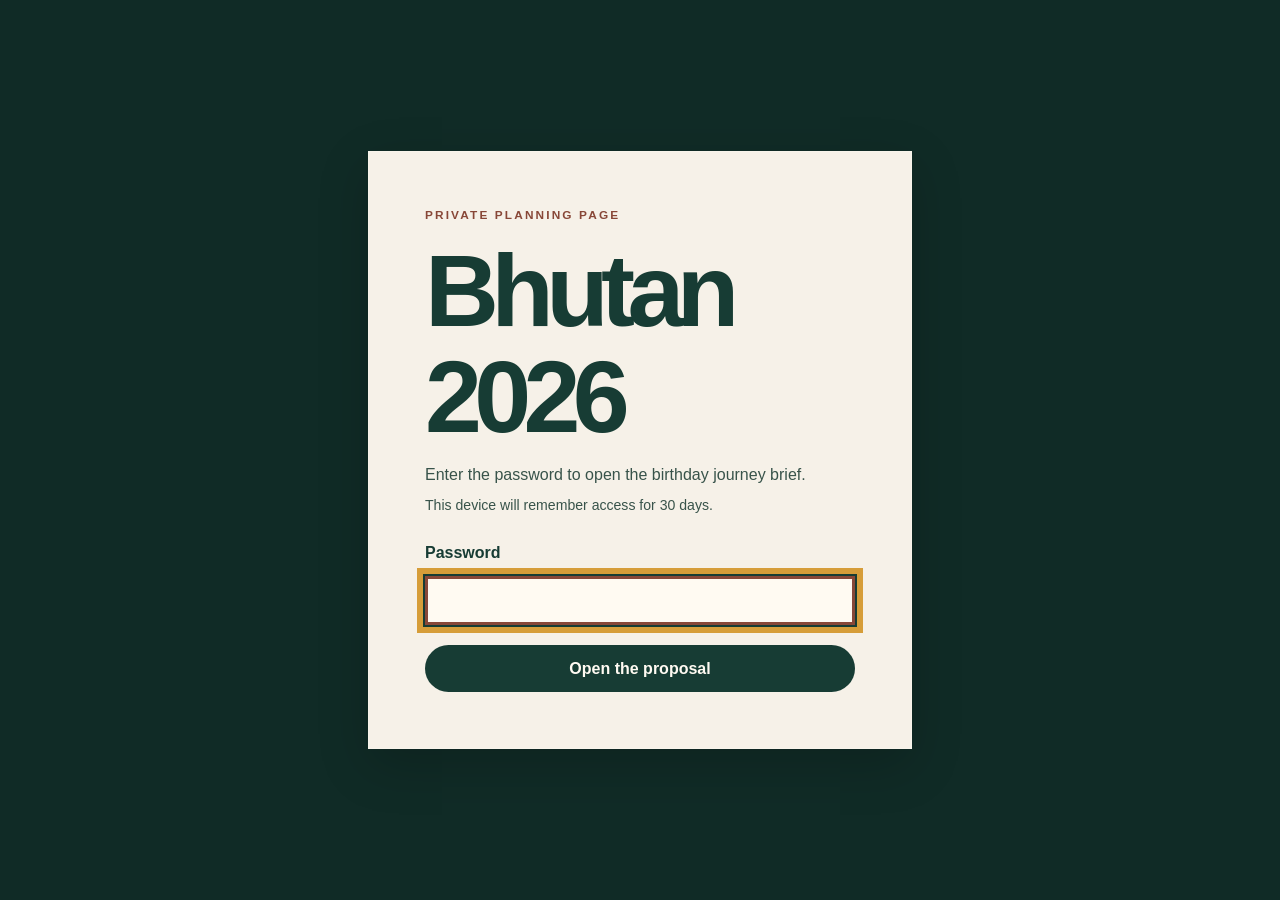
==== commit 0a904a90: "Simplify Bhutan route decision page" ====
--- a/index.html
+++ b/index.html
@@ -5,9 +5,9 @@
     <meta name="viewport" content="width=device-width, initial-scale=1" />
     <meta
       name="description"
-      content="A short visual proposal comparing three ways to experience Bhutan in November 2026."
+      content="A short visual proposal comparing two festival-led ways to experience Bhutan in November 2026."
     />
-    <title>Bhutan 2026 | Three Birthday Journeys</title>
+    <title>Bhutan 2026 | Two Festival-Led Journeys</title>
     <link rel="stylesheet" href="styles.css" />
     <script defer src="app.js"></script>
   </head>
@@ -17,6 +17,7 @@
         <p class="eyebrow">Private planning page</p>
         <h1>Bhutan 2026</h1>
         <p>Enter the password to open the birthday journey brief.</p>
+        <p class="access-note">This device will remember access for 30 days.</p>
         <form id="access-form">
           <label for="access-password">Password</label>
           <input id="access-password" type="password" inputmode="numeric" autocomplete="current-password" maxlength="6" required />
@@ -39,7 +40,8 @@
           </span>
         </a>
         <nav class="primary-nav" aria-label="Primary navigation">
-          <a href="#routes">The three routes</a>
+            <a href="#routes">The two routes</a>
+          <a href="flights.html">Flights from KIX</a>
           <a href="#birthday">26 November</a>
           <a href="#costs">Costs</a>
           <a href="#sources">Sources</a>
@@ -66,15 +68,15 @@
         </div>
         <div class="container hero-content">
           <div class="hero-copy">
-            <p class="eyebrow eyebrow-light">A birthday journey for 3–6 travellers</p>
-            <h1 id="hero-title">Three ways to spend a birthday in Bhutan.</h1>
-            <p class="hero-deck">Living culture in Bumthang, living landscape in Phobjikha, or a slower Western Bhutan route with more time for craft, farms and food.</p>
-            <a class="button button-light" href="#routes">Compare the three routes</a>
+            <p class="eyebrow eyebrow-light">A festival-led birthday journey for 3–6 travellers</p>
+            <h1 id="hero-title">Two ways to make Bumthang the centre of Bhutan.</h1>
+            <p class="hero-deck">Both versions keep 26 November in Bumthang and treat the festival as the reason to travel farther. The choice is whether we stay close to Central Bhutan or continue west afterwards.</p>
+            <a class="button button-light" href="#routes">Compare the two routes</a>
           </div>
           <dl class="hero-facts" aria-label="Trip facts">
+            <div><dt>Planning update</dt><dd>16 August 2026</dd></div>
             <div><dt>Travel window</dt><dd>22 November – early December 2026</dd></div>
-            <div><dt>Birthday</dt><dd>26 November 2026</dd></div>
-            <div><dt>Starting point</dt><dd>6–7 days, extended only if the extra time earns its keep</dd></div>
+            <div><dt>Birthday</dt><dd>26 November 2026 · Bumthang in both versions</dd></div>
           </dl>
         </div>
       </section>
@@ -83,12 +85,12 @@
         <div class="container brief-layout">
           <div>
             <p class="eyebrow">The question</p>
-            <h2 id="brief-title">Do we want to go farther, or go deeper?</h2>
+              <h2 id="brief-title">How much Bhutan comes after the festival?</h2>
           </div>
           <div class="brief-list">
-            <div><strong>Go farther</strong><p>Bumthang brings Central Bhutan, living traditions and a possible festival window. It also brings more road, more moving parts and a domestic-flight question.</p></div>
-            <div><strong>Stay closer</strong><p>Western Bhutan leaves more room for craft, farms, food, villages and a birthday that is not conducted from the back seat of a vehicle.</p></div>
-            <div><strong>The non-negotiable</strong><p>26 November should be a proper birthday day. The road may have the final word elsewhere; it does not get the whole birthday.</p></div>
+              <div><strong>Stay with Bumthang</strong><p>Make Central Bhutan the trip: festival, monasteries, craft and slower days around Bumthang. Less geographical variety, more room for the reason we are going.</p></div>
+              <div><strong>Add the west</strong><p>After Bumthang, continue to Phobjikha, Punakha and Paro. More landscape and food; more road and more hotel arithmetic.</p></div>
+              <div><strong>The non-negotiable</strong><p>26 November stays in Bumthang. It should not become a scenic transfer with a cake waiting at the other end.</p></div>
           </div>
         </div>
       </section>
@@ -97,10 +99,10 @@
         <div class="container">
           <div class="section-heading">
             <div>
-              <p class="eyebrow">The three routes</p>
-              <h2 id="routes-title">Pick the one with the most pull.</h2>
-            </div>
-            <p class="section-heading-note">These are three different holidays, not the same itinerary wearing three different hats. The geography starts with the operators’ proposals; the stay rhythms are our planning revisions, not confirmed quotations.</p>
+              <p class="eyebrow">The two routes worth discussing now</p>
+              <h2 id="routes-title">Festival first. Then decide how far to carry on.</h2>
+            </div>
+            <p class="section-heading-note">Both routes start with festival-led Central Bhutan. The difference is what happens after Bumthang. These are planning revisions based on the proposals already in hand, not confirmed quotations.</p>
           </div>
           <div class="route-grid" id="route-grid"></div>
           <section class="choice-drawer" id="choice-drawer" aria-labelledby="choice-title" hidden>
@@ -127,13 +129,13 @@
           <div class="section-heading">
             <div>
               <p class="eyebrow">The date that matters</p>
-              <h2 id="birthday-title">Where should 26 November be?</h2>
-            </div>
-            <p class="section-heading-note">The address matters, but the day matters more. Here are three plausible versions, none of which requires celebrating from the back seat.</p>
+              <h2 id="birthday-title">Which Bumthang festival window fits us?</h2>
+            </div>
+              <p class="section-heading-note">The route decision comes first. Inside either route, these are the two festival windows that shape the Bumthang stay.</p>
           </div>
           <div class="birthday-introduction">
-            <p><strong>Imagine the whole day, rather than just the hotel name.</strong> In Bumthang, the birthday could gather around living traditions and a shared meal. In Phobjikha, it could follow cranes, fields and the quiet work of conservation. In Punakha, it could begin with a farm or village host and end around a table with nowhere urgent to be.</p>
-            <p class="birthday-reference">These are planning sketches, not bookings. They draw on <a class="text-link" href="https://bhutan.travel/experiences-homestays-and-hotels" target="_blank" rel="noopener noreferrer">Bhutan Travel’s account of homestays and daily life</a> and <a class="text-link" href="https://rspnbhutan.org/programs-projects/species-and-habitats/black-necked-crane/" target="_blank" rel="noopener noreferrer">RSPN’s account of cranes, wetland and local livelihoods</a>. Festival access, named hosts and any special arrangements still need confirmation.</p>
+            <p><strong>Both routes keep 26 November in Bumthang.</strong> The festival choice is a separate question: arrive in time for Jambay’s one-day Singye Cham, or build around Nalakhar’s three-day window, which includes the birthday itself.</p>
+            <p class="birthday-reference">Both dates come from Bhutan Travel’s tentative 2026 calendar, updated in April 2025. Reconfirm the exact programme, access and transport before booking.</p>
           </div>
           <div class="birthday-list" id="birthday-list"></div>
         </div>
@@ -146,13 +148,13 @@
               <p class="eyebrow eyebrow-light">Cost and quotation status</p>
               <h2 id="costs-title">Choose a route. Then see who can make it work.</h2>
             </div>
-            <p class="section-heading-note">The three routes above are the choices. The operator comes afterwards: we ask suitable tour agencies whether they can customise the route and quote it properly.</p>
+            <p class="section-heading-note">The two routes above are the choices. The operator comes afterwards: we ask suitable tour agencies whether they can customise the route and quote it properly.</p>
           </div>
           <div class="cost-decision" aria-label="How to use the cost section">
             <div class="cost-decision-block">
               <p class="eyebrow eyebrow-light">What we choose</p>
               <h3>One or two routes above</h3>
-              <p>Use the route cards to find the version with the most pull. Keep one route, or keep two if the group is not quite ready to commit.</p>
+              <p>Use the route cards to find the version with the most pull. Keep one route, or keep both if the group wants comparable quotations.</p>
             </div>
             <div class="cost-decision-block">
               <p class="eyebrow eyebrow-light">What happens next</p>
@@ -253,8 +255,8 @@
             <p class="section-heading-note">These are the two proposals already in hand, not a shortlist carved in stone. The useful question is who can customise the chosen route properly.</p>
           </div>
           <div class="operator-list">
-            <article class="operator-row"><p class="eyebrow">Existing proposal</p><div><h3>Excursion to Himalayas</h3><p>Closest geographical starting point for <strong>Rooted &amp; Slow</strong>: Thimphu, Punakha, Phobjikha and Paro. Its existing proposal includes useful leads for crafts, farms, community and wellbeing, but the original 26 November plan places approximately 6–7 hours of travel from Phobjikha to Paro before cake. That needs redesigning.</p><a class="text-link" href="https://excursiontohimalaya.com/" target="_blank" rel="noopener noreferrer">Open operator site</a></div></article>
-            <article class="operator-row"><p class="eyebrow">Existing proposal</p><div><h3>Bhutan Travel Bureau</h3><p>Closest geographical starting point for <strong>Living Culture</strong>: its tentative ten-day proposal already reaches Gangtey, Bumthang, Punakha and Paro. The quote is still awaiting, and the festival-day alignment needs confirmation against the 24–26 November dates.</p><a class="text-link" href="https://services.bhutan.travel/search/tour-operator/bhutan-travel-bureau" target="_blank" rel="noopener noreferrer">Open operator listing</a></div></article>
+            <article class="operator-row"><p class="eyebrow">Existing proposal</p><div><h3>Excursion to Himalayas</h3><p>Closest geographical starting point for the hybrid route’s western half: Thimphu, Punakha, Phobjikha and Paro. Its existing proposal includes useful leads for crafts, farms, community and wellbeing, but the original 26 November plan places approximately 6–7 hours of travel from Phobjikha to Paro before cake. That needs redesigning.</p><a class="text-link" href="https://excursiontohimalaya.com/" target="_blank" rel="noopener noreferrer">Open operator site</a></div></article>
+            <article class="operator-row"><p class="eyebrow">Existing proposal</p><div><h3>Bhutan Travel Bureau</h3><p>Closest geographical starting point for the Bumthang-led route: its tentative ten-day proposal already reaches Gangtey, Bumthang, Punakha and Paro. The quote is still awaiting, and the festival-day alignment needs confirmation against the 24–26 November dates.</p><a class="text-link" href="https://services.bhutan.travel/search/tour-operator/bhutan-travel-bureau" target="_blank" rel="noopener noreferrer">Open operator listing</a></div></article>
             <article class="operator-row"><p class="eyebrow">Wider search</p><div><h3>Other suitable tour agencies</h3><p>If the chosen route needs a different fit, ask another licensed Bhutanese operator or specialist agency the same question: can you customise this route, keep the birthday day intact, and name the people and places involved? The two existing proposals are useful starting points, not the boundary of the search.</p></div></article>
           </div>
         </div>
@@ -297,7 +299,7 @@
             </section>
           </div>
         </div>
-        <p class="container source-date">Sources last checked: 14 August 2026. Current planning information; reconfirm before booking.</p>
+        <p class="container source-date">Sources last checked: 16 August 2026. Current planning information; reconfirm before booking.</p>
       </section>
     </main>
 
--- a/styles.css
+++ b/styles.css
@@ -73,7 +73,9 @@
 }
 
 .access-card {
-  width: min(100%, 34rem);
+  width: min(34rem, calc(100vw - clamp(2.5rem, 10vw, 6rem)));
+  min-width: 0;
+  max-width: 100%;
   padding: clamp(1.5rem, 5vw, 3.5rem);
   border: 1px solid var(--line-light);
   background: var(--paper);
@@ -82,6 +84,7 @@
 
 .access-card h1 { margin-bottom: 0.75rem; color: var(--forest); }
 .access-card > p:not(.eyebrow) { margin-bottom: 1.5rem; color: var(--ink-soft); }
+.access-card .access-note { margin-top: -1rem; font-size: 0.88rem; }
 .access-card form { display: grid; gap: 0.6rem; }
 .access-card label { color: var(--forest); font-weight: 900; }
 .access-card input { width: 100%; min-height: 3.1rem; padding: 0.7rem 0.85rem; border: 1px solid var(--line); background: var(--white); color: var(--ink); }
@@ -395,7 +398,7 @@
 
 .route-grid {
   display: grid;
-  grid-template-columns: repeat(auto-fit, minmax(min(20rem, 100%), 1fr));
+  grid-template-columns: repeat(2, minmax(20rem, 1fr));
   align-items: stretch;
   gap: 1.2rem;
 }
@@ -432,6 +435,7 @@
 
 .route-card-body { display: flex; min-width: 0; flex: 1; flex-direction: column; padding: clamp(1.1rem, 2.5vw, 1.7rem); }
 .route-card-heading { display: flex; min-width: 0; align-items: flex-start; justify-content: space-between; gap: 0.7rem; }
+.route-card-heading > * { min-width: 0; }
 .option-label { color: var(--terracotta-deep); font-size: 0.74rem; font-weight: 900; letter-spacing: 0.17em; text-transform: uppercase; }
 .route-birthday-label { color: var(--muted); font-size: 0.74rem; font-weight: 800; text-align: right; }
 .route-card h3 { margin-top: 0.9rem; margin-bottom: 0.35rem; }
@@ -651,7 +655,7 @@
   .hero-content { min-height: 0; gap: 4rem; }
   .hero-image { min-height: 46rem; }
   .section-heading-note { max-width: 60ch; }
-  .route-grid { grid-template-columns: minmax(20rem, 1fr); }
+  .route-grid { grid-template-columns: minmax(0, 1fr); }
   .birthday-row { grid-template-columns: minmax(14rem, 0.45fr) minmax(20rem, 0.55fr); }
   .cost-decision { grid-template-columns: minmax(0, 1fr); }
   .cost-nights-control { grid-template-columns: minmax(0, 1fr); }
@@ -714,3 +718,121 @@
   *::before,
   *::after { scroll-behavior: auto !important; transition-duration: 0.01ms !important; }
 }
+
+/* Flight planning page: schedule-first, with no extra decision machinery. */
+.flight-hero {
+  background: var(--forest-deep);
+  color: var(--white);
+}
+
+.flight-hero-content {
+  display: grid;
+  grid-template-columns: minmax(20rem, 1.05fr) minmax(20rem, 0.95fr);
+  gap: clamp(2rem, 7vw, 7rem);
+  align-items: end;
+  padding-block: clamp(4.5rem, 10vw, 8rem) clamp(3rem, 7vw, 5rem);
+}
+
+.flight-hero h1 { max-width: 12ch; margin-bottom: 1rem; }
+.flight-hero-deck { max-width: 50ch; margin: 0; color: rgba(255, 250, 242, 0.82); font-size: clamp(1.05rem, 1rem + 0.45vw, 1.35rem); }
+.flight-hero-facts { display: grid; gap: 0; margin: 0; border-top: 1px solid var(--line-light); }
+.flight-hero-facts div { display: grid; grid-template-columns: minmax(8rem, 0.55fr) minmax(20rem, 1fr); gap: 1rem; padding-block: 0.85rem; border-bottom: 1px solid var(--line-light); }
+.flight-hero-facts dt { color: #f0c875; font-size: 0.76rem; font-weight: 900; letter-spacing: 0.12em; text-transform: uppercase; }
+.flight-hero-facts dd { margin: 0; color: rgba(255, 250, 242, 0.85); }
+
+.flight-start { padding-block: clamp(2.8rem, 7vw, 5.5rem); }
+.flight-start h2 { max-width: 18ch; }
+.flight-route-chain { display: flex; flex-wrap: wrap; align-items: center; gap: 0.55rem 0.8rem; margin-block: 1.5rem; color: var(--terracotta-deep); font-size: clamp(1.15rem, 1rem + 0.75vw, 1.75rem); font-weight: 900; }
+.airport { display: inline-flex; align-items: center; justify-content: center; padding: 0.12em 0.38em; border: 1px solid currentColor; border-radius: 0.22rem; font-size: 0.8em; font-weight: 900; letter-spacing: 0.04em; line-height: 1.2; white-space: nowrap; vertical-align: middle; }
+.flight-route-chain .airport { padding: 0.18em 0.48em; border-width: 2px; font-size: 0.72em; }
+.airport-kix { background: #f0c875; border-color: #a96d1b; color: #172b26; }
+.airport-bkk { background: #d9b2a0; border-color: #884737; color: #3e241d; }
+.airport-sin { background: #c3d4c2; border-color: #426057; color: #173c34; }
+.airport-pbh { background: #bdd5df; border-color: #37677a; color: #183441; }
+.airport-gau { background: #d8c8e2; border-color: #674a78; color: #3a2745; }
+.airport-ixb { background: #c6d9e7; border-color: #406a89; color: #203b50; }
+.airport-ccu { background: #ead0a3; border-color: #9b6e1f; color: #493512; }
+.airport-gay { background: #c5d9c8; border-color: #4a7252; color: #24432b; }
+.airport-key { display: flex; flex-wrap: wrap; align-items: center; gap: 0.55rem 0.85rem; margin-block: 1.35rem 1rem; padding-top: 1rem; border-top: 1px solid var(--line); }
+.airport-key-title { flex: 1 0 100%; color: var(--terracotta-deep); font-size: 0.73rem; font-weight: 900; letter-spacing: 0.12em; text-transform: uppercase; }
+.airport-key-item { display: inline-flex; min-width: 7rem; align-items: center; gap: 0.4rem; color: var(--ink-soft); font-size: 0.78rem; }
+.flight-start-note { max-width: 70ch; margin-bottom: 0; color: var(--ink-soft); }
+
+.flight-section-heading { margin-bottom: 2.5rem; }
+.flight-options-grid { display: grid; grid-template-columns: repeat(2, minmax(20rem, 1fr)); gap: 1.25rem; align-items: stretch; }
+.flight-option { display: flex; min-width: 0; flex-direction: column; border: 1px solid var(--line); background: var(--white); }
+.flight-option-head { min-height: 11.25rem; padding: clamp(1.35rem, 3vw, 2rem); border-bottom: 1px solid var(--line); }
+.flight-option-head h3 { margin-block: 0.65rem 0.45rem; }
+.flight-option-head p:last-child { max-width: 54ch; margin-bottom: 0; color: var(--ink-soft); }
+.flight-alert { display: grid; gap: 0.35rem; margin: 1.1rem 1.35rem 0; padding: 0.9rem 1rem; border: 1px solid var(--terracotta); background: rgba(217, 178, 160, 0.2); }
+.flight-alert strong { color: var(--terracotta-deep); }
+.flight-alert span { color: var(--ink-soft); font-size: 0.9rem; }
+.flight-option-section { padding: 1.25rem 1.35rem 0; }
+.flight-option-section h4 { margin-bottom: 0.7rem; color: var(--forest); }
+.flight-schedule-note { margin: 0 0 0.8rem; color: var(--ink-soft); font-size: 0.86rem; }
+.flight-schedule-note strong { color: var(--terracotta-deep); }
+.flight-leg-list { display: grid; gap: 0; margin: 0; padding: 0; list-style: none; border-top: 1px solid var(--line); }
+.flight-leg { display: flex; flex-wrap: wrap; align-items: baseline; justify-content: space-between; gap: 0.65rem 1.2rem; padding-block: 0.9rem; border-bottom: 1px solid var(--line); }
+.flight-leg-fallback { background: rgba(217, 178, 160, 0.11); }
+.flight-leg > div:first-child { display: grid; min-width: 0; max-width: 100%; gap: 0.1rem; }
+.flight-leg > div:last-child { display: grid; min-width: 0; max-width: 100%; gap: 0.1rem; margin-left: auto; text-align: right; }
+.flight-leg > div:first-child span { color: var(--terracotta-deep); font-size: 0.76rem; font-weight: 900; letter-spacing: 0.04em; }
+.flight-leg strong { color: var(--ink); }
+.flight-leg small { color: var(--muted); font-size: 0.78rem; }
+.flight-route { display: inline-flex; min-width: 0; max-width: 100%; flex-wrap: wrap; align-items: center; gap: 0.2rem; overflow-wrap: anywhere; }
+.flight-route-arrow { color: var(--muted); font-size: 0.9em; }
+.flight-chain-stop { color: var(--terracotta-deep); font-size: 0.78em; }
+.flight-option-foot { margin: auto 1.35rem 0; padding: 1.35rem 0 0; border-top: 1px solid var(--line); color: var(--ink-soft); font-size: 0.9rem; }
+.flight-source-line { margin: 1rem 1.35rem 1.35rem; font-size: 0.82rem; }
+
+.flight-domestic { display: grid; grid-template-columns: minmax(20rem, 0.8fr) minmax(20rem, 1.2fr); gap: 1rem 3rem; align-items: start; }
+.flight-domestic h2 { margin-bottom: 0; }
+.flight-domestic > p { grid-column: 2; margin: 0; color: var(--ink-soft); }
+.flight-domestic-row { display: flex; flex-wrap: wrap; gap: 0; border-top: 1px solid var(--line); border-bottom: 1px solid var(--line); }
+.flight-domestic-row div { display: grid; min-width: min(100%, 14rem); flex: 1 1 14rem; gap: 0.2rem; padding: 0.9rem 1rem; border-right: 1px solid var(--line); }
+.flight-domestic-row div:last-child { border-right: 0; }
+.flight-domestic-row span { color: var(--muted); font-size: 0.73rem; font-weight: 900; letter-spacing: 0.08em; text-transform: uppercase; }
+.flight-domestic-row strong { color: var(--terracotta-deep); }
+
+.flight-rules { display: grid; grid-template-columns: minmax(20rem, 0.9fr) minmax(20rem, 1.1fr); gap: 2rem 4rem; }
+.flight-rules h2 { max-width: 15ch; }
+.flight-rules ol { display: grid; gap: 0; margin: 0; padding: 0; list-style: none; border-top: 1px solid var(--line-light); counter-reset: flight-rule; }
+.flight-rules li { counter-increment: flight-rule; position: relative; padding: 1rem 0 1rem 2.35rem; border-bottom: 1px solid var(--line-light); color: rgba(255, 250, 242, 0.82); }
+.flight-rules li::before { content: counter(flight-rule, decimal-leading-zero); position: absolute; left: 0; color: #f0c875; font-weight: 900; }
+.flight-rules strong { color: var(--white); }
+
+.flight-sources { display: grid; grid-template-columns: minmax(20rem, 0.75fr) minmax(20rem, 1.25fr); gap: 2rem 4rem; }
+.flight-sources h2 { max-width: 12ch; }
+.flight-sources > div:first-child p:last-child { max-width: 45ch; color: var(--ink-soft); }
+.flight-source-list { border-top: 1px solid var(--line); }
+.flight-source-list a { display: grid; grid-template-columns: minmax(20rem, 0.8fr) minmax(20rem, 1.2fr); gap: 1.5rem; padding-block: 1rem; border-bottom: 1px solid var(--line); text-decoration: none; }
+.flight-source-list a:hover,
+.flight-source-list a:focus-visible { background: rgba(255, 250, 242, 0.65); box-shadow: inset 0 -4px var(--terracotta-deep); }
+.flight-source-list strong { color: var(--forest); }
+.flight-source-list span { color: var(--ink-soft); }
+
+@media (max-width: 1120px) {
+  .flight-hero-content,
+  .flight-domestic,
+  .flight-rules,
+  .flight-sources { grid-template-columns: minmax(20rem, 1fr); }
+  .flight-options-grid { grid-template-columns: minmax(0, 1fr); }
+  .flight-domestic > p { grid-column: auto; }
+}
+
+@media (max-width: 760px) {
+  .flight-hero-content,
+  .flight-domestic,
+  .flight-rules,
+  .flight-sources { grid-template-columns: minmax(0, 1fr); }
+  .flight-hero-content { gap: 2.5rem; }
+  .flight-hero h1 { max-width: 10ch; }
+  .flight-hero-facts div { grid-template-columns: minmax(0, 1fr); gap: 0.25rem; }
+  .flight-options-grid { grid-template-columns: minmax(0, 1fr); }
+  .flight-option-head { min-height: 0; }
+  .flight-leg > div:first-child,
+  .flight-leg > div:last-child { min-width: 0; max-width: 100%; margin-left: 0; text-align: left; }
+  .flight-domestic-row div { border-right: 0; border-bottom: 1px solid var(--line); }
+  .flight-domestic-row div:last-child { border-bottom: 0; }
+  .flight-source-list a { grid-template-columns: minmax(0, 1fr); gap: 0.35rem; }
+}
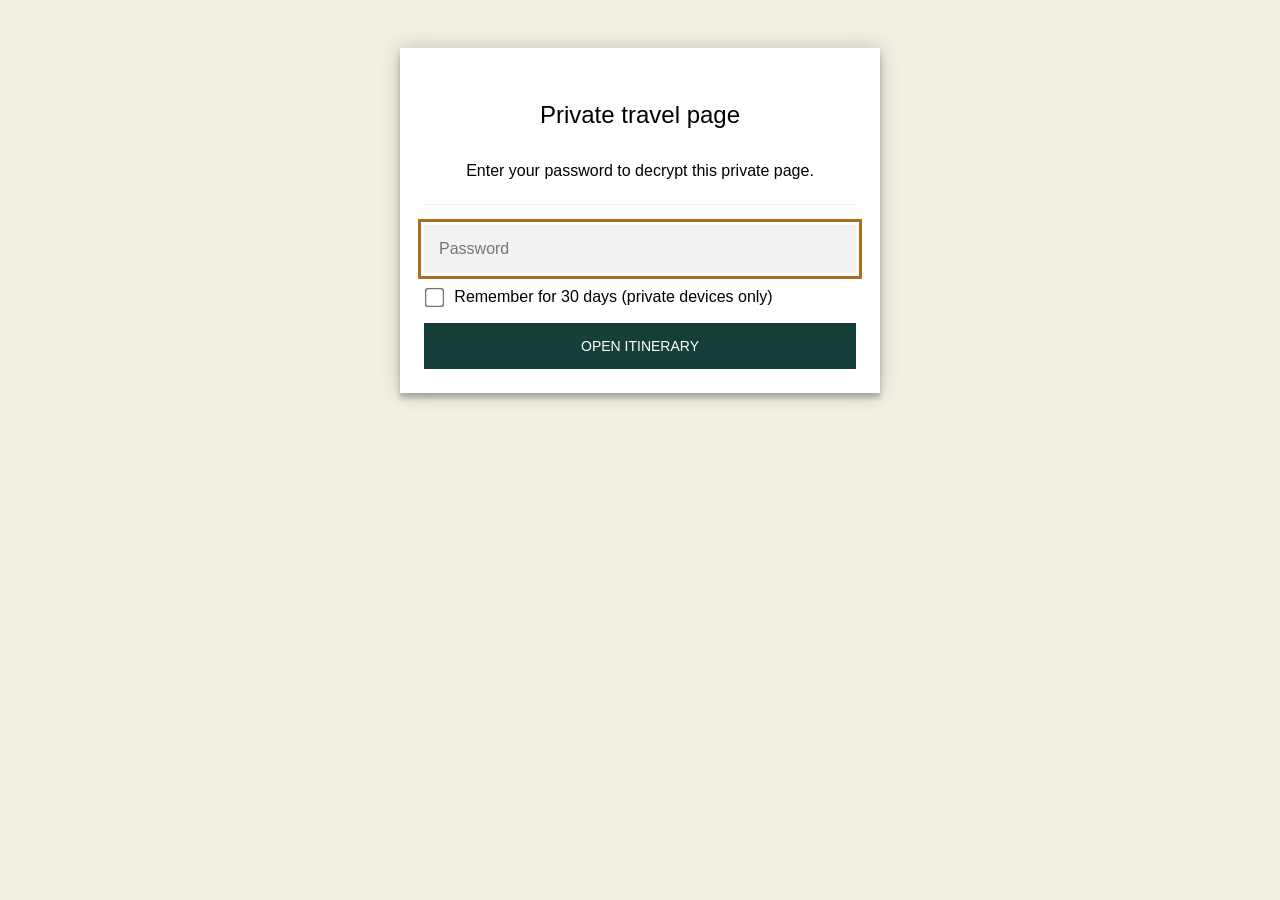
==== commit f5eabee6: "Publish encrypted trip guide with optional 30-day unlock" ====
--- a/index.html
+++ b/index.html
@@ -1,314 +1,904 @@
-<!doctype html>
-<html lang="en">
-  <head>
-    <meta charset="UTF-8" />
-    <meta name="viewport" content="width=device-width, initial-scale=1" />
-    <meta
-      name="description"
-      content="A short visual proposal comparing two festival-led ways to experience Bhutan in November 2026."
-    />
-    <title>Bhutan 2026 | Two Festival-Led Journeys</title>
-    <link rel="stylesheet" href="styles.css" />
-    <script defer src="app.js"></script>
-  </head>
-  <body>
-    <div class="access-gate" id="access-gate">
-      <div class="access-card">
-        <p class="eyebrow">Private planning page</p>
-        <h1>Bhutan 2026</h1>
-        <p>Enter the password to open the birthday journey brief.</p>
-        <p class="access-note">This device will remember access for 30 days.</p>
-        <form id="access-form">
-          <label for="access-password">Password</label>
-          <input id="access-password" type="password" inputmode="numeric" autocomplete="current-password" maxlength="6" required />
-          <button class="button button-dark" type="submit">Open the proposal</button>
-          <p class="access-message" id="access-message" role="alert" hidden>That password was not quite right. Try again.</p>
-        </form>
-      </div>
-    </div>
-
-    <div id="site-shell" hidden>
-      <a class="skip-link" href="#main-content">Skip to the journey choices</a>
-
-    <header class="site-header" id="top">
-      <div class="container header-inner">
-        <a class="wordmark" href="#top" aria-label="Bhutan 2026 home">
-          <span class="wordmark-mark">B</span>
-          <span>
-            <span class="wordmark-title">Bhutan 2026</span>
-            <span class="wordmark-subtitle">A birthday journey brief</span>
-          </span>
-        </a>
-        <nav class="primary-nav" aria-label="Primary navigation">
-            <a href="#routes">The two routes</a>
-          <a href="flights.html">Flights from KIX</a>
-          <a href="#birthday">26 November</a>
-          <a href="#costs">Costs</a>
-          <a href="#sources">Sources</a>
-        </nav>
-      </div>
-    </header>
-
-    <main id="main-content">
-      <section class="hero" aria-labelledby="hero-title">
-        <div class="hero-image-wrap">
-          <img
-            class="hero-image"
-            src="assets/images/hero-paro-taktsang.jpg"
-            alt="Taktsang, also known as Tiger's Nest, built into a cliff above the Paro Valley"
-            width="1920"
-            height="1280"
-          />
-          <div class="hero-shade"></div>
-          <p class="photo-credit photo-credit-hero">
-            Photo: Nina R / UnpetitproleX via
-            <a href="https://commons.wikimedia.org/wiki/File:Paro_Taktsang,_Bhutan_(edited).jpg" target="_blank" rel="noopener noreferrer">Wikimedia Commons</a>
-            · CC BY 2.0
-          </p>
+<!DOCTYPE html>
+<html lang="en" class="staticrypt-html">
+    <head>
+        <meta charset="utf-8" />
+        <title>Private travel page</title>
+        <meta name="viewport" content="width=device-width, initial-scale=1" />
+
+        <!-- do not cache this page -->
+        <meta http-equiv="cache-control" content="max-age=0" />
+        <meta http-equiv="cache-control" content="no-cache" />
+        <meta http-equiv="expires" content="0" />
+        <meta http-equiv="expires" content="Tue, 01 Jan 1980 1:00:00 GMT" />
+        <meta http-equiv="pragma" content="no-cache" />
+
+        <style>
+            .staticrypt-hr {
+                margin-top: 20px;
+                margin-bottom: 20px;
+                border: 0;
+                border-top: 1px solid #eee;
+            }
+
+            .staticrypt-page {
+                width: 360px;
+                padding: 8% 0 0;
+                margin: auto;
+                box-sizing: border-box;
+            }
+
+            .staticrypt-form {
+                position: relative;
+                z-index: 1;
+                background: #ffffff;
+                max-width: 360px;
+                margin: 0 auto 100px;
+                padding: 45px;
+                text-align: center;
+                box-shadow: 0 0 20px 0 rgba(0, 0, 0, 0.2), 0 5px 5px 0 rgba(0, 0, 0, 0.24);
+            }
+
+            .staticrypt-form input[type="password"],
+            input[type="text"] {
+                background: inherit;
+                border: 0;
+                box-sizing: border-box; /* This ensures padding is included in the total width */
+                font-size: 14px;
+                outline: 0;
+                padding: 15px 30px 15px 15px; /* Adjust the padding to ensure there is space for the icon */
+                width: 100%;
+            }
+
+            .staticrypt-password-container {
+                position: relative;
+                outline: 0;
+                background: #f2f2f2;
+                width: 100%;
+                border: 0;
+                margin: 0 0 15px;
+                box-sizing: border-box;
+            }
+
+            .staticrypt-toggle-password-visibility {
+                cursor: pointer;
+                height: 20px;
+                opacity: 60%;
+                padding: 13px;
+                position: absolute;
+                right: 0;
+                top: 50%;
+                transform: translateY(-50%);
+                width: 20px;
+            }
+
+            .staticrypt-form .staticrypt-decrypt-button {
+                text-transform: uppercase;
+                outline: 0;
+                background: #173f39;
+                width: 100%;
+                border: 0;
+                padding: 15px;
+                color: #ffffff;
+                font-size: 14px;
+                cursor: pointer;
+            }
+
+            .staticrypt-form .staticrypt-decrypt-button:hover,
+            .staticrypt-form .staticrypt-decrypt-button:active,
+            .staticrypt-form .staticrypt-decrypt-button:focus {
+                background: #173f39;
+                filter: brightness(92%);
+            }
+
+            .staticrypt-html {
+                height: 100%;
+            }
+
+            .staticrypt-body {
+                height: 100%;
+                margin: 0;
+            }
+
+            .staticrypt-content {
+                height: 100%;
+                margin-bottom: 1em;
+                background: #f3efe4;
+                font-family: Arial, "Noto Sans TC", "Microsoft JhengHei", "Noto Sans JP", "Yu Gothic", sans-serif;
+                -webkit-font-smoothing: antialiased;
+                -moz-osx-font-smoothing: grayscale;
+            }
+
+            .staticrypt-instructions {
+                margin-top: -1em;
+                margin-bottom: 1em;
+            }
+
+            .staticrypt-title {
+                font-size: 1.5em;
+            }
+
+            label.staticrypt-remember {
+                display: flex;
+                align-items: center;
+                margin-bottom: 1em;
+            }
+
+            .staticrypt-remember input[type="checkbox"] {
+                transform: scale(1.5);
+                margin-right: 1em;
+            }
+
+            .hidden {
+                display: none !important;
+            }
+
+            .staticrypt-spinner-container {
+                height: 100%;
+                display: flex;
+                align-items: center;
+                justify-content: center;
+            }
+
+            .staticrypt-spinner {
+                display: inline-block;
+                width: 2rem;
+                height: 2rem;
+                vertical-align: text-bottom;
+                border: 0.25em solid gray;
+                border-right-color: transparent;
+                border-radius:0;
+                -webkit-animation: spinner-border 0.75s linear infinite;
+                animation: spinner-border 0.75s linear infinite;
+                animation-duration: 0.75s;
+                animation-timing-function: linear;
+                animation-delay: 0s;
+                animation-iteration-count: infinite;
+                animation-direction: normal;
+                animation-fill-mode: none;
+                animation-play-state: running;
+                animation-name: spinner-border;
+            }
+
+            @keyframes spinner-border {
+                100% {
+                    transform: rotate(360deg);
+                }
+            }
+
+            @media screen and (-webkit-min-device-pixel-ratio: 0) {
+                .staticrypt-form input[type="password"],
+                input[type="text"] {
+                    font-size: 16px;
+                }
+            }
+        </style>
+    <meta name="robots" content="noindex,nofollow"><style>
+    * { box-sizing:border-box; overflow-wrap:anywhere; }
+    html.staticrypt-html, body.staticrypt-body, .staticrypt-content { height:auto; margin:0; background:#f3efe4; }
+    body, input, button { font-family:Arial, "Noto Sans TC", "Microsoft JhengHei", "Noto Sans JP", "Yu Gothic", sans-serif; }
+    .staticrypt-page { width:min(100%,32rem); padding:clamp(16px,4%,48px) 16px; }
+    .staticrypt-form { max-width:none; margin:0; padding:clamp(20px,5%,40px); border-radius:0; }
+    .staticrypt-instructions { margin-top:0; line-height:1.6; }
+    .staticrypt-password-container:focus-within, input[type=submit]:focus-visible { outline:3px solid #ad6b1b; outline-offset:3px; }
+    @media(prefers-color-scheme:dark) {
+      html.staticrypt-html, body.staticrypt-body, .staticrypt-content { background:#102f2a; color:#f3efe4; }
+      .staticrypt-form { background:#1c433c; } .staticrypt-password-container { background:#f3efe4; color:#102f2a; }
+    }
+    </style></head>
+
+    <body class="staticrypt-body">
+        <div id="staticrypt_loading" class="staticrypt-spinner-container">
+            <div class="staticrypt-spinner"></div>
         </div>
-        <div class="container hero-content">
-          <div class="hero-copy">
-            <p class="eyebrow eyebrow-light">A festival-led birthday journey for 3–6 travellers</p>
-            <h1 id="hero-title">Two ways to make Bumthang the centre of Bhutan.</h1>
-            <p class="hero-deck">Both versions keep 26 November in Bumthang and treat the festival as the reason to travel farther. The choice is whether we stay close to Central Bhutan or continue west afterwards.</p>
-            <a class="button button-light" href="#routes">Compare the two routes</a>
-          </div>
-          <dl class="hero-facts" aria-label="Trip facts">
-            <div><dt>Planning update</dt><dd>16 August 2026</dd></div>
-            <div><dt>Travel window</dt><dd>22 November – early December 2026</dd></div>
-            <div><dt>Birthday</dt><dd>26 November 2026 · Bumthang in both versions</dd></div>
-          </dl>
+
+        <div id="staticrypt_content" class="staticrypt-content hidden">
+            <div class="staticrypt-page">
+                <div class="staticrypt-form">
+                    <div class="staticrypt-instructions">
+                        <p class="staticrypt-title">Private travel page</p>
+                        <p>Enter your password to decrypt this private page.</p>
+                    </div>
+
+                    <hr class="staticrypt-hr" />
+
+                    <form id="staticrypt-form" action="#" method="post">
+                        <div class="staticrypt-password-container">
+                            <input
+                                id="staticrypt-password" aria-label="Password" autocomplete="current-password"
+                                type="password"
+                                name="password"
+                                placeholder="Password"
+                                autofocus
+                            />
+
+                            <img
+                                class="staticrypt-toggle-password-visibility"
+                                alt="Show password"
+                                title="Show password"
+                                src="[data-uri]"
+                            />
+                        </div>
+
+                        <label id="staticrypt-remember-label" class="staticrypt-remember hidden">
+                            <input id="staticrypt-remember" type="checkbox" name="remember" />
+                            Remember for 30 days (private devices only)
+                        </label>
+
+                        <input type="submit" class="staticrypt-decrypt-button" value="Open itinerary" />
+                    </form>
+                </div>
+            </div>
         </div>
-      </section>
-
-      <section class="section section-paper" id="brief" aria-labelledby="brief-title">
-        <div class="container brief-layout">
-          <div>
-            <p class="eyebrow">The question</p>
-              <h2 id="brief-title">How much Bhutan comes after the festival?</h2>
-          </div>
-          <div class="brief-list">
-              <div><strong>Stay with Bumthang</strong><p>Make Central Bhutan the trip: festival, monasteries, craft and slower days around Bumthang. Less geographical variety, more room for the reason we are going.</p></div>
-              <div><strong>Add the west</strong><p>After Bumthang, continue to Phobjikha, Punakha and Paro. More landscape and food; more road and more hotel arithmetic.</p></div>
-              <div><strong>The non-negotiable</strong><p>26 November stays in Bumthang. It should not become a scenic transfer with a cake waiting at the other end.</p></div>
-          </div>
-        </div>
-      </section>
-
-      <section class="section section-sage" id="routes" aria-labelledby="routes-title">
-        <div class="container">
-          <div class="section-heading">
-            <div>
-              <p class="eyebrow">The two routes worth discussing now</p>
-              <h2 id="routes-title">Festival first. Then decide how far to carry on.</h2>
-            </div>
-            <p class="section-heading-note">Both routes start with festival-led Central Bhutan. The difference is what happens after Bumthang. These are planning revisions based on the proposals already in hand, not confirmed quotations.</p>
-          </div>
-          <div class="route-grid" id="route-grid"></div>
-          <section class="choice-drawer" id="choice-drawer" aria-labelledby="choice-title" hidden>
-            <div>
-              <p class="eyebrow">Your choice</p>
-              <h3 id="choice-title">This is the one I would explore first.</h3>
-              <p id="choice-summary"></p>
-            </div>
-            <div class="choice-form">
-              <label for="choice-note">Why? <span>Optional</span></label>
-              <textarea id="choice-note" rows="2" maxlength="240" placeholder="A sentence for the group chat, no thesis required."></textarea>
-              <div class="choice-actions">
-                <button class="button button-dark" type="button" id="copy-choice">Copy my choice</button>
-                <button class="text-button" type="button" id="clear-choice">Clear</button>
-              </div>
-              <p class="choice-status" id="choice-status" role="status" aria-live="polite"></p>
-            </div>
-          </section>
-        </div>
-      </section>
-
-      <section class="section section-paper" id="birthday" aria-labelledby="birthday-title">
-        <div class="container">
-          <div class="section-heading">
-            <div>
-              <p class="eyebrow">The date that matters</p>
-              <h2 id="birthday-title">Which Bumthang festival window fits us?</h2>
-            </div>
-              <p class="section-heading-note">The route decision comes first. Inside either route, these are the two festival windows that shape the Bumthang stay.</p>
-          </div>
-          <div class="birthday-introduction">
-            <p><strong>Both routes keep 26 November in Bumthang.</strong> The festival choice is a separate question: arrive in time for Jambay’s one-day Singye Cham, or build around Nalakhar’s three-day window, which includes the birthday itself.</p>
-            <p class="birthday-reference">Both dates come from Bhutan Travel’s tentative 2026 calendar, updated in April 2025. Reconfirm the exact programme, access and transport before booking.</p>
-          </div>
-          <div class="birthday-list" id="birthday-list"></div>
-        </div>
-      </section>
-
-      <section class="section section-ink" id="costs" aria-labelledby="costs-title">
-        <div class="container">
-          <div class="section-heading section-heading-light">
-            <div>
-              <p class="eyebrow eyebrow-light">Cost and quotation status</p>
-              <h2 id="costs-title">Choose a route. Then see who can make it work.</h2>
-            </div>
-            <p class="section-heading-note">The two routes above are the choices. The operator comes afterwards: we ask suitable tour agencies whether they can customise the route and quote it properly.</p>
-          </div>
-          <div class="cost-decision" aria-label="How to use the cost section">
-            <div class="cost-decision-block">
-              <p class="eyebrow eyebrow-light">What we choose</p>
-              <h3>One or two routes above</h3>
-              <p>Use the route cards to find the version with the most pull. Keep one route, or keep both if the group wants comparable quotations.</p>
-            </div>
-            <div class="cost-decision-block">
-              <p class="eyebrow eyebrow-light">What happens next</p>
-              <h3>Ask suitable operators to customise it</h3>
-              <p>The two proposals below are simply the starting material already in hand, not a closed list. Ask these or other suitable tour agencies whether they can deliver the chosen route.</p>
-            </div>
-          </div>
-          <div class="cost-reference-heading">
-            <p class="eyebrow eyebrow-light">Current reference points</p>
-            <p>These are existing proposal details, not extra routes to choose.</p>
-          </div>
-          <div class="cost-list">
-            <div class="cost-row"><strong>Excursion to Himalayas<br><small>Existing proposal · historical quote</small></strong><span>2 or 4 travellers</span><small>Exact figures shown below · reference only</small></div>
-            <div class="cost-row"><strong>Bhutan Travel Bureau<br><small>Existing proposal</small></strong><span>Awaiting quote</span><small>No confirmed quotation supplied.</small></div>
-          </div>
-          <div class="cost-breakdown" aria-labelledby="breakdown-title">
-            <div class="cost-breakdown-heading">
-              <div class="cost-breakdown-copy">
-                <p class="eyebrow eyebrow-light">Existing quote · 6 nights</p>
-                <h3 id="breakdown-title">Historical quote</h3>
-                <p>SDF, GST and visa fees are included in these totals.</p>
-              </div>
-              <div class="cost-breakdown-controls" role="group" aria-label="Choose Company #1 quote headcount">
-                <span>Headcount</span>
-                <button class="button button-light cost-pax-button" type="button" data-cost-pax="2" aria-pressed="false">2 travellers</button>
-                <button class="button button-light cost-pax-button" type="button" data-cost-pax="4" aria-pressed="true">4 travellers</button>
-              </div>
-            </div>
-            <div class="cost-breakdown-panel" data-cost-breakdown-panel="2" hidden>
-              <div class="cost-breakdown-panel-heading"><div><h4>Excursion to Himalayas · Company #1</h4><p>Existing proposal · historical reference</p></div><strong>2 travellers · 6 nights</strong><p>USD 1,742.50 per person</p></div>
-              <div class="cost-breakdown-list">
-                <div><strong>Tour component</strong><span>USD 2,100</span><small>Source: Company #1’s proposal · USD 175 × 2 travellers × 6 nights</small></div>
-                <div><strong>GST</strong><span>USD 105</span><small>Source: Company #1’s proposal · 5% Goods and Services Tax</small></div>
-                <div><strong>SDF</strong><span>USD 1,200</span><small>Source: Company #1’s proposal · USD 100 × 2 travellers × 6 nights · already included</small></div>
-                <div><strong>Visa fees</strong><span>USD 80</span><small>Source: Company #1’s proposal · USD 40 × 2 travellers · already included</small></div>
-              </div>
-              <div class="cost-breakdown-total"><strong>Total</strong><span>USD 3,485</span><small>USD 1,742.50 per person · Source: Company #1’s proposal</small></div>
-            </div>
-            <div class="cost-breakdown-panel" data-cost-breakdown-panel="4">
-              <div class="cost-breakdown-panel-heading"><div><h4>Excursion to Himalayas · Company #1</h4><p>Existing proposal · historical reference</p></div><strong>4 travellers · 6 nights</strong><p>USD 1,585 per person</p></div>
-              <div class="cost-breakdown-list">
-                <div><strong>Tour component</strong><span>USD 3,600</span><small>Source: Company #1’s proposal · USD 150 × 4 travellers × 6 nights</small></div>
-                <div><strong>GST</strong><span>USD 180</span><small>Source: Company #1’s proposal · 5% Goods and Services Tax</small></div>
-                <div><strong>SDF</strong><span>USD 2,400</span><small>Source: Company #1’s proposal · USD 100 × 4 travellers × 6 nights · already included</small></div>
-                <div><strong>Visa fees</strong><span>USD 160</span><small>Source: Company #1’s proposal · USD 40 × 4 travellers · already included</small></div>
-              </div>
-              <div class="cost-breakdown-total"><strong>Total</strong><span>USD 6,340</span><small>USD 1,585 per person · Source: Company #1’s proposal</small></div>
-            </div>
-          </div>
-          <div class="cost-next-step">
-            <strong>Next step</strong>
-            <p>Choose one or two routes above, then send the same brief to suitable operators. Ask whether they can customise the route, keep 26 November free from a long transfer, and quote it for the actual group size. Compare what they can genuinely deliver; this page will not invent a total.</p>
-          </div>
-          <div class="cost-note">
-            <p><strong>Company #1’s reference quote includes:</strong> accommodation, meals, ground transport, guide, stated sightseeing and entrance fees, SDF, visa fee and stated government charges.</p>
-            <p><strong>For any new operator quote:</strong> ask for SDF, visa fee, GST, accommodation, meals, guide, transport, entrance fees and any domestic flight to be listed separately. SDF is likely to be included in a package quote, but it must be confirmed rather than assumed.</p>
-            <p><strong>Not included in Company #1’s reference:</strong> international airfare, Drukair / Bhutan flight airfare unless separately quoted, insurance, personal expenses and unspecified services.</p>
-          </div>
-          <div class="cost-research">
-            <div class="cost-research-intro">
-              <p class="eyebrow eyebrow-light">Research baseline</p>
-              <h3>What we can know before a revised quote</h3>
-              <p>Bhutan Travel currently lists a standard adult SDF of USD 100 per night and a one-off visa fee of USD 40. Use the slider to see that mandatory baseline across six to twelve nights. It is not a revised tour quote.</p>
-            </div>
-            <div class="cost-nights-control">
-              <div class="cost-nights-input">
-                <label for="chargeable-nights">Chargeable nights <output id="chargeable-nights-output" for="chargeable-nights">6 nights</output></label>
-                <div class="nights-slider-row">
-                  <div class="nights-range-wrap">
-                    <input id="chargeable-nights" type="range" min="6" max="12" value="6" step="1" aria-describedby="cost-nights-note">
-                    <div class="nights-labels" aria-hidden="true"><span>6</span><span>9</span><span>12</span></div>
-                  </div>
-                  <div class="nights-stepper" role="group" aria-label="Adjust chargeable nights">
-                    <button class="nights-step-button" type="button" data-night-step="-1" aria-label="Decrease chargeable nights">−</button>
-                    <button class="nights-step-button" type="button" data-night-step="1" aria-label="Increase chargeable nights">+</button>
-                  </div>
-                </div>
-                <p id="cost-nights-note">Per traveller · standard adult rates · reconfirm before booking. <a class="text-link text-link-light" href="https://bhutan.travel/visa" target="_blank" rel="noopener noreferrer">Source: Bhutan Travel visa and SDF guidance</a>.</p>
-              </div>
-              <div class="cost-nights-results" aria-live="polite" aria-label="Mandatory planning baseline per traveller">
-                <div><strong id="sdf-total">USD 600</strong><span>SDF</span><small id="sdf-formula">USD 100 × 6 nights</small></div>
-                <div><strong>USD 40</strong><span>Visa fee</span><small>One-off fee per traveller</small></div>
-                <div class="cost-nights-total"><strong id="mandatory-total">USD 640</strong><span>SDF + visa</span><small>Mandatory baseline per traveller</small></div>
-              </div>
-            </div>
-            <p class="cost-research-note">Accommodation, meals, guide, vehicle, entrance fees, GST, domestic flights and personal spending still need to be priced by the operator. Do not add this baseline to Company #1’s reference total: SDF and visa are already included there.</p>
-          </div>
-        </div>
-      </section>
-
-      <section class="section section-paper" id="operators" aria-labelledby="operators-title">
-        <div class="container">
-          <div class="section-heading">
-            <div>
-              <p class="eyebrow">The operator context</p>
-              <h2 id="operators-title">The route comes first. The operator comes second.</h2>
-            </div>
-            <p class="section-heading-note">These are the two proposals already in hand, not a shortlist carved in stone. The useful question is who can customise the chosen route properly.</p>
-          </div>
-          <div class="operator-list">
-            <article class="operator-row"><p class="eyebrow">Existing proposal</p><div><h3>Excursion to Himalayas</h3><p>Closest geographical starting point for the hybrid route’s western half: Thimphu, Punakha, Phobjikha and Paro. Its existing proposal includes useful leads for crafts, farms, community and wellbeing, but the original 26 November plan places approximately 6–7 hours of travel from Phobjikha to Paro before cake. That needs redesigning.</p><a class="text-link" href="https://excursiontohimalaya.com/" target="_blank" rel="noopener noreferrer">Open operator site</a></div></article>
-            <article class="operator-row"><p class="eyebrow">Existing proposal</p><div><h3>Bhutan Travel Bureau</h3><p>Closest geographical starting point for the Bumthang-led route: its tentative ten-day proposal already reaches Gangtey, Bumthang, Punakha and Paro. The quote is still awaiting, and the festival-day alignment needs confirmation against the 24–26 November dates.</p><a class="text-link" href="https://services.bhutan.travel/search/tour-operator/bhutan-travel-bureau" target="_blank" rel="noopener noreferrer">Open operator listing</a></div></article>
-            <article class="operator-row"><p class="eyebrow">Wider search</p><div><h3>Other suitable tour agencies</h3><p>If the chosen route needs a different fit, ask another licensed Bhutanese operator or specialist agency the same question: can you customise this route, keep the birthday day intact, and name the people and places involved? The two existing proposals are useful starting points, not the boundary of the search.</p></div></article>
-          </div>
-        </div>
-      </section>
-
-      <section class="section section-sage" id="sources" aria-labelledby="sources-title">
-        <div class="container sources-layout">
-          <div>
-            <p class="eyebrow">Useful links</p>
-            <h2 id="sources-title">A small research trail.</h2>
-          </div>
-          <div class="source-list">
-            <section class="source-group" aria-labelledby="source-group-festivals">
-              <h3 class="source-group-title" id="source-group-festivals">Festivals &amp; flights</h3>
-              <div class="source-group-items">
-                <a href="https://a.storyblok.com/f/171618/x/421b8ac6a3/tentative_festival_dates_2026.pdf" target="_blank" rel="noopener noreferrer"><strong>Official Bhutan 2026 festival calendar</strong><span>Jambay Lhakhang Singye Cham: 24 November; Nalakhar Tshechu: 24–26 November. Tentative dates; reconfirm before booking.</span></a>
-                <a href="https://drukair.com.bt/wp-content/uploads/2026/07/NOVEMBER-2026.pdf" target="_blank" rel="noopener noreferrer"><strong>Drukair November 2026 schedule</strong><span>Includes the potential KB010 Paro → Bumthang service. Published schedules are subject to change.</span></a>
-              </div>
-            </section>
-            <section class="source-group" aria-labelledby="source-group-conservation">
-              <h3 class="source-group-title" id="source-group-conservation">Conservation &amp; community</h3>
-              <div class="source-group-items">
-                <a href="https://rspnbhutan.org/programs-projects/species-and-habitats/black-necked-crane/" target="_blank" rel="noopener noreferrer"><strong>RSPN · Black-necked Crane programme</strong><span>Phobjikha habitat, cranes, conservation and community livelihood context.</span></a>
-                <a href="https://rspnbhutan.org/cbst-website-of-phobjikha-launched/" target="_blank" rel="noopener noreferrer"><strong>RSPN · Community-based sustainable tourism</strong><span>Background on conservation, tourism and local livelihood links in Phobjikha.</span></a>
-              </div>
-            </section>
-            <section class="source-group" aria-labelledby="source-group-experiences">
-              <h3 class="source-group-title" id="source-group-experiences">Craft, homestays &amp; wellbeing</h3>
-              <div class="source-group-items">
-                <a href="https://bhutan.travel/adventure_art" target="_blank" rel="noopener noreferrer"><strong>Bhutan Travel · Art and craft</strong><span>Official leads for Zorig Chusum, textiles and contemporary craft.</span></a>
-                <a href="https://bhutan.travel/experiences-homestays-and-hotels" target="_blank" rel="noopener noreferrer"><strong>Bhutan Travel · Homestays</strong><span>Official context for household visits, local meals, farms and daily life.</span></a>
-                <a href="https://bhutan.travel/experiences-wellness-and-wellbeing" target="_blank" rel="noopener noreferrer"><strong>Bhutan Travel · Hot-stone baths</strong><span>Traditional wellbeing context; availability should be arranged locally.</span></a>
-              </div>
-            </section>
-            <section class="source-group" aria-labelledby="source-group-costs">
-              <h3 class="source-group-title" id="source-group-costs">Visa &amp; fees</h3>
-              <div class="source-group-items">
-                <a href="https://bhutan.travel/visa" target="_blank" rel="noopener noreferrer"><strong>Bhutan Travel · Visa and SDF</strong><span>Current published adult SDF and one-off visa fee used in the planning baseline.</span></a>
-              </div>
-            </section>
-          </div>
-        </div>
-        <p class="container source-date">Sources last checked: 16 August 2026. Current planning information; reconfirm before booking.</p>
-      </section>
-    </main>
-
-      <footer class="site-footer">
-        <div class="container footer-inner">
-          <a class="wordmark wordmark-footer" href="#top"><span class="wordmark-mark">B</span><span><span class="wordmark-title">Bhutan 2026</span><span class="wordmark-subtitle">A birthday journey brief</span></span></a>
-          <p>For discussion before quotation. Not a booking, price guarantee or promise that the mountains will become more cooperative.</p>
-        </div>
-      </footer>
-    </div>
-  </body>
+
+        <script>
+            // these variables will be filled when generating the file - the template format is 'variable_name'
+            const staticryptInitiator = ((function(){
+  const exports = {};
+  const cryptoEngine = ((function(){
+  const exports = {};
+  const { subtle } = crypto;
+
+const IV_BITS = 16 * 8;
+const HEX_BITS = 4;
+const ENCRYPTION_ALGO = "AES-CBC";
+
+/**
+ * Translates between utf8 encoded hexadecimal strings
+ * and Uint8Array bytes.
+ */
+const HexEncoder = {
+    /**
+     * hex string -> bytes
+     * @param {string} hexString
+     * @returns {Uint8Array}
+     */
+    parse: function (hexString) {
+        if (hexString.length % 2 !== 0) throw "Invalid hexString";
+        const arrayBuffer = new Uint8Array(hexString.length / 2);
+
+        for (let i = 0; i < hexString.length; i += 2) {
+            const byteValue = parseInt(hexString.substring(i, i + 2), 16);
+            if (isNaN(byteValue)) {
+                throw "Invalid hexString";
+            }
+            arrayBuffer[i / 2] = byteValue;
+        }
+        return arrayBuffer;
+    },
+
+    /**
+     * bytes -> hex string
+     * @param {Uint8Array} bytes
+     * @returns {string}
+     */
+    stringify: function (bytes) {
+        const hexBytes = [];
+
+        for (let i = 0; i < bytes.length; ++i) {
+            let byteString = bytes[i].toString(16);
+            if (byteString.length < 2) {
+                byteString = "0" + byteString;
+            }
+            hexBytes.push(byteString);
+        }
+        return hexBytes.join("");
+    },
+};
+
+/**
+ * Translates between utf8 strings and Uint8Array bytes.
+ */
+const UTF8Encoder = {
+    parse: function (str) {
+        return new TextEncoder().encode(str);
+    },
+
+    stringify: function (bytes) {
+        return new TextDecoder().decode(bytes);
+    },
+};
+
+/**
+ * Salt and encrypt a msg with a password.
+ */
+async function encrypt(msg, hashedPassword) {
+    // Must be 16 bytes, unpredictable, and preferably cryptographically random. However, it need not be secret.
+    // https://developer.mozilla.org/en-US/docs/Web/API/SubtleCrypto/encrypt#parameters
+    const iv = crypto.getRandomValues(new Uint8Array(IV_BITS / 8));
+
+    const key = await subtle.importKey("raw", HexEncoder.parse(hashedPassword), ENCRYPTION_ALGO, false, ["encrypt"]);
+
+    const encrypted = await subtle.encrypt(
+        {
+            name: ENCRYPTION_ALGO,
+            iv: iv,
+        },
+        key,
+        UTF8Encoder.parse(msg)
+    );
+
+    // iv will be 32 hex characters, we prepend it to the ciphertext for use in decryption
+    return HexEncoder.stringify(iv) + HexEncoder.stringify(new Uint8Array(encrypted));
+}
+exports.encrypt = encrypt;
+
+/**
+ * Decrypt a salted msg using a password.
+ *
+ * @param {string} encryptedMsg
+ * @param {string} hashedPassword
+ * @returns {Promise<string>}
+ */
+async function decrypt(encryptedMsg, hashedPassword) {
+    const ivLength = IV_BITS / HEX_BITS;
+    const iv = HexEncoder.parse(encryptedMsg.substring(0, ivLength));
+    const encrypted = encryptedMsg.substring(ivLength);
+
+    const key = await subtle.importKey("raw", HexEncoder.parse(hashedPassword), ENCRYPTION_ALGO, false, ["decrypt"]);
+
+    const outBuffer = await subtle.decrypt(
+        {
+            name: ENCRYPTION_ALGO,
+            iv: iv,
+        },
+        key,
+        HexEncoder.parse(encrypted)
+    );
+
+    return UTF8Encoder.stringify(new Uint8Array(outBuffer));
+}
+exports.decrypt = decrypt;
+
+/**
+ * Salt and hash the password so it can be stored in localStorage without opening a password reuse vulnerability.
+ *
+ * @param {string} password
+ * @param {string} salt
+ * @returns {Promise<string>}
+ */
+async function hashPassword(password, salt) {
+    // we hash the password in multiple steps, each adding more iterations. This is because we used to allow less
+    // iterations, so for backward compatibility reasons, we need to support going from that to more iterations.
+    let hashedPassword = await hashLegacyRound(password, salt);
+
+    hashedPassword = await hashSecondRound(hashedPassword, salt);
+
+    return hashThirdRound(hashedPassword, salt);
+}
+exports.hashPassword = hashPassword;
+
+/**
+ * This hashes the password with 1k iterations. This is a low number, we need this function to support backwards
+ * compatibility.
+ *
+ * @param {string} password
+ * @param {string} salt
+ * @returns {Promise<string>}
+ */
+function hashLegacyRound(password, salt) {
+    return pbkdf2(password, salt, 1000, "SHA-1");
+}
+exports.hashLegacyRound = hashLegacyRound;
+
+/**
+ * Add a second round of iterations. This is because we used to use 1k, so for backwards compatibility with
+ * remember-me/autodecrypt links, we need to support going from that to more iterations.
+ *
+ * @param hashedPassword
+ * @param salt
+ * @returns {Promise<string>}
+ */
+function hashSecondRound(hashedPassword, salt) {
+    return pbkdf2(hashedPassword, salt, 14000, "SHA-256");
+}
+exports.hashSecondRound = hashSecondRound;
+
+/**
+ * Add a third round of iterations to bring total number to 600k. This is because we used to use 1k, then 15k, so for
+ * backwards compatibility with remember-me/autodecrypt links, we need to support going from that to more iterations.
+ *
+ * @param hashedPassword
+ * @param salt
+ * @returns {Promise<string>}
+ */
+function hashThirdRound(hashedPassword, salt) {
+    return pbkdf2(hashedPassword, salt, 585000, "SHA-256");
+}
+exports.hashThirdRound = hashThirdRound;
+
+/**
+ * Salt and hash the password so it can be stored in localStorage without opening a password reuse vulnerability.
+ *
+ * @param {string} password
+ * @param {string} salt
+ * @param {int} iterations
+ * @param {string} hashAlgorithm
+ * @returns {Promise<string>}
+ */
+async function pbkdf2(password, salt, iterations, hashAlgorithm) {
+    const key = await subtle.importKey("raw", UTF8Encoder.parse(password), "PBKDF2", false, ["deriveBits"]);
+
+    const keyBytes = await subtle.deriveBits(
+        {
+            name: "PBKDF2",
+            hash: hashAlgorithm,
+            iterations,
+            salt: UTF8Encoder.parse(salt),
+        },
+        key,
+        256
+    );
+
+    return HexEncoder.stringify(new Uint8Array(keyBytes));
+}
+
+function generateRandomSalt() {
+    const bytes = crypto.getRandomValues(new Uint8Array(128 / 8));
+
+    return HexEncoder.stringify(new Uint8Array(bytes));
+}
+exports.generateRandomSalt = generateRandomSalt;
+
+async function signMessage(hashedPassword, message) {
+    const key = await subtle.importKey(
+        "raw",
+        HexEncoder.parse(hashedPassword),
+        {
+            name: "HMAC",
+            hash: "SHA-256",
+        },
+        false,
+        ["sign"]
+    );
+    const signature = await subtle.sign("HMAC", key, UTF8Encoder.parse(message));
+
+    return HexEncoder.stringify(new Uint8Array(signature));
+}
+exports.signMessage = signMessage;
+
+function getRandomAlphanum() {
+    const possibleCharacters = "abcdefghijklmnopqrstuvwxyzABCDEFGHIJKLMNOPQRSTUVWXYZ0123456789";
+
+    let byteArray;
+    let parsedInt;
+
+    // Keep generating new random bytes until we get a value that falls
+    // within a range that can be evenly divided by possibleCharacters.length
+    do {
+        byteArray = crypto.getRandomValues(new Uint8Array(1));
+        // extract the lowest byte to get an int from 0 to 255 (probably unnecessary, since we're only generating 1 byte)
+        parsedInt = byteArray[0] & 0xff;
+    } while (parsedInt >= 256 - (256 % possibleCharacters.length));
+
+    // Take the modulo of the parsed integer to get a random number between 0 and totalLength - 1
+    const randomIndex = parsedInt % possibleCharacters.length;
+
+    return possibleCharacters[randomIndex];
+}
+
+/**
+ * Generate a random string of a given length.
+ *
+ * @param {int} length
+ * @returns {string}
+ */
+function generateRandomString(length) {
+    let randomString = "";
+
+    for (let i = 0; i < length; i++) {
+        randomString += getRandomAlphanum();
+    }
+
+    return randomString;
+}
+exports.generateRandomString = generateRandomString;
+
+  return exports;
+})());
+const codec = ((function(){
+  const exports = {};
+  /**
+ * Initialize the codec with the provided cryptoEngine - this return functions to encode and decode messages.
+ *
+ * @param cryptoEngine - the engine to use for encryption / decryption
+ */
+function init(cryptoEngine) {
+    const exports = {};
+
+    /**
+     * Top-level function for encoding a message.
+     * Includes password hashing, encryption, and signing.
+     *
+     * @param {string} msg
+     * @param {string} password
+     * @param {string} salt
+     *
+     * @returns {string} The encoded text
+     */
+    async function encode(msg, password, salt) {
+        const hashedPassword = await cryptoEngine.hashPassword(password, salt);
+
+        const encrypted = await cryptoEngine.encrypt(msg, hashedPassword);
+
+        // we use the hashed password in the HMAC because this is effectively what will be used a password (so we can store
+        // it in localStorage safely, we don't use the clear text password)
+        const hmac = await cryptoEngine.signMessage(hashedPassword, encrypted);
+
+        return hmac + encrypted;
+    }
+    exports.encode = encode;
+
+    /**
+     * Encode using a password that has already been hashed. This is useful to encode multiple messages in a row, that way
+     * we don't need to hash the password multiple times.
+     *
+     * @param {string} msg
+     * @param {string} hashedPassword
+     *
+     * @returns {string} The encoded text
+     */
+    async function encodeWithHashedPassword(msg, hashedPassword) {
+        const encrypted = await cryptoEngine.encrypt(msg, hashedPassword);
+
+        // we use the hashed password in the HMAC because this is effectively what will be used a password (so we can store
+        // it in localStorage safely, we don't use the clear text password)
+        const hmac = await cryptoEngine.signMessage(hashedPassword, encrypted);
+
+        return hmac + encrypted;
+    }
+    exports.encodeWithHashedPassword = encodeWithHashedPassword;
+
+    /**
+     * Top-level function for decoding a message.
+     * Includes signature check and decryption.
+     *
+     * @param {string} signedMsg
+     * @param {string} hashedPassword
+     * @param {string} salt
+     * @param {int} backwardCompatibleAttempt
+     * @param {string} originalPassword
+     *
+     * @returns {Object} {success: true, decoded: string} | {success: false, message: string}
+     */
+    async function decode(signedMsg, hashedPassword, salt, backwardCompatibleAttempt = 0, originalPassword = "") {
+        const encryptedHMAC = signedMsg.substring(0, 64);
+        const encryptedMsg = signedMsg.substring(64);
+        const decryptedHMAC = await cryptoEngine.signMessage(hashedPassword, encryptedMsg);
+
+        if (decryptedHMAC !== encryptedHMAC) {
+            // we have been raising the number of iterations in the hashing algorithm multiple times, so to support the old
+            // remember-me/autodecrypt links we need to try bringing the old hashes up to speed.
+            originalPassword = originalPassword || hashedPassword;
+            if (backwardCompatibleAttempt === 0) {
+                const updatedHashedPassword = await cryptoEngine.hashThirdRound(originalPassword, salt);
+
+                return decode(signedMsg, updatedHashedPassword, salt, backwardCompatibleAttempt + 1, originalPassword);
+            }
+            if (backwardCompatibleAttempt === 1) {
+                let updatedHashedPassword = await cryptoEngine.hashSecondRound(originalPassword, salt);
+                updatedHashedPassword = await cryptoEngine.hashThirdRound(updatedHashedPassword, salt);
+
+                return decode(signedMsg, updatedHashedPassword, salt, backwardCompatibleAttempt + 1, originalPassword);
+            }
+
+            return { success: false, message: "Signature mismatch" };
+        }
+
+        return {
+            success: true,
+            decoded: await cryptoEngine.decrypt(encryptedMsg, hashedPassword),
+        };
+    }
+    exports.decode = decode;
+
+    return exports;
+}
+exports.init = init;
+
+  return exports;
+})());
+const decode = codec.init(cryptoEngine).decode;
+
+/**
+ * Initialize the staticrypt module, that exposes functions callbable by the password_template.
+ *
+ * @param {{
+ *  staticryptEncryptedMsgUniqueVariableName: string,
+ *  isRememberEnabled: boolean,
+ *  rememberDurationInDays: number,
+ *  staticryptSaltUniqueVariableName: string,
+ * }} staticryptConfig - object of data that is stored on the password_template at encryption time.
+ *
+ * @param {{
+ *  rememberExpirationKey: string,
+ *  rememberPassphraseKey: string,
+ *  replaceHtmlCallback: function,
+ *  clearLocalStorageCallback: function,
+ * }} templateConfig - object of data that can be configured by a custom password_template.
+ */
+function init(staticryptConfig, templateConfig) {
+    const exports = {};
+
+    /**
+     * Decrypt our encrypted page, replace the whole HTML.
+     *
+     * @param {string} hashedPassword
+     * @returns {Promise<boolean>}
+     */
+    async function decryptAndReplaceHtml(hashedPassword) {
+        const { staticryptEncryptedMsgUniqueVariableName, staticryptSaltUniqueVariableName } = staticryptConfig;
+        const { replaceHtmlCallback } = templateConfig;
+
+        const result = await decode(
+            staticryptEncryptedMsgUniqueVariableName,
+            hashedPassword,
+            staticryptSaltUniqueVariableName
+        );
+        if (!result.success) {
+            return false;
+        }
+        const plainHTML = result.decoded;
+
+        // if the user configured a callback call it, otherwise just replace the whole HTML
+        if (typeof replaceHtmlCallback === "function") {
+            replaceHtmlCallback(plainHTML);
+        } else {
+            document.write(plainHTML);
+            document.close();
+        }
+
+        return true;
+    }
+
+    /**
+     * Attempt to decrypt the page and replace the whole HTML.
+     *
+     * @param {string} password
+     * @param {boolean} isRememberChecked
+     *
+     * @returns {Promise<{isSuccessful: boolean, hashedPassword?: string}>} - we return an object, so that if we want to
+     *   expose more information in the future we can do it without breaking the password_template
+     */
+    async function handleDecryptionOfPage(password, isRememberChecked) {
+        const { staticryptSaltUniqueVariableName } = staticryptConfig;
+
+        // decrypt and replace the whole page
+        const hashedPassword = await cryptoEngine.hashPassword(password, staticryptSaltUniqueVariableName);
+        return handleDecryptionOfPageFromHash(hashedPassword, isRememberChecked);
+    }
+    exports.handleDecryptionOfPage = handleDecryptionOfPage;
+
+    async function handleDecryptionOfPageFromHash(hashedPassword, isRememberChecked) {
+        const { isRememberEnabled, rememberDurationInDays } = staticryptConfig;
+        const { rememberExpirationKey, rememberPassphraseKey } = templateConfig;
+
+        const isDecryptionSuccessful = await decryptAndReplaceHtml(hashedPassword);
+
+        if (!isDecryptionSuccessful) {
+            return {
+                isSuccessful: false,
+                hashedPassword,
+            };
+        }
+
+        // remember the hashedPassword and set its expiration if necessary
+        if (isRememberEnabled && isRememberChecked) {
+            window.localStorage.setItem(rememberPassphraseKey, hashedPassword);
+
+            // set the expiration if the duration isn't 0 (meaning no expiration)
+            if (rememberDurationInDays > 0) {
+                window.localStorage.setItem(
+                    rememberExpirationKey,
+                    (new Date().getTime() + rememberDurationInDays * 24 * 60 * 60 * 1000).toString()
+                );
+            }
+        }
+
+        return {
+            isSuccessful: true,
+            hashedPassword,
+        };
+    }
+    exports.handleDecryptionOfPageFromHash = handleDecryptionOfPageFromHash;
+
+    /**
+     * Clear localstorage from staticrypt related values
+     */
+    function clearLocalStorage() {
+        const { clearLocalStorageCallback, rememberExpirationKey, rememberPassphraseKey } = templateConfig;
+
+        if (typeof clearLocalStorageCallback === "function") {
+            clearLocalStorageCallback();
+        } else {
+            localStorage.removeItem(rememberPassphraseKey);
+            localStorage.removeItem(rememberExpirationKey);
+        }
+    }
+
+    async function handleDecryptOnLoad() {
+        let isSuccessful = await decryptOnLoadFromUrl();
+
+        if (!isSuccessful) {
+            isSuccessful = await decryptOnLoadFromRememberMe();
+        }
+
+        return { isSuccessful };
+    }
+    exports.handleDecryptOnLoad = handleDecryptOnLoad;
+
+    /**
+     * Clear storage if we are logging out
+     *
+     * @returns {boolean} - whether we logged out
+     */
+    function logoutIfNeeded() {
+        const logoutKey = "staticrypt_logout";
+
+        // handle logout through query param
+        const queryParams = new URLSearchParams(window.location.search);
+        if (queryParams.has(logoutKey)) {
+            clearLocalStorage();
+            return true;
+        }
+
+        // handle logout through URL fragment
+        const hash = window.location.hash.substring(1);
+        if (hash.includes(logoutKey)) {
+            clearLocalStorage();
+            return true;
+        }
+
+        return false;
+    }
+
+    /**
+     * To be called on load: check if we want to try to decrypt and replace the HTML with the decrypted content, and
+     * try to do it if needed.
+     *
+     * @returns {Promise<boolean>} true if we derypted and replaced the whole page, false otherwise
+     */
+    async function decryptOnLoadFromRememberMe() {
+        const { rememberDurationInDays } = staticryptConfig;
+        const { rememberExpirationKey, rememberPassphraseKey } = templateConfig;
+
+        // if we are login out, terminate
+        if (logoutIfNeeded()) {
+            return false;
+        }
+
+        // if there is expiration configured, check if we're not beyond the expiration
+        if (rememberDurationInDays && rememberDurationInDays > 0) {
+            const expiration = localStorage.getItem(rememberExpirationKey),
+                isExpired = expiration && new Date().getTime() > parseInt(expiration);
+
+            if (isExpired) {
+                clearLocalStorage();
+                return false;
+            }
+        }
+
+        const hashedPassword = localStorage.getItem(rememberPassphraseKey);
+
+        if (hashedPassword) {
+            // try to decrypt
+            const isDecryptionSuccessful = await decryptAndReplaceHtml(hashedPassword);
+
+            // if the decryption is unsuccessful the password might be wrong - silently clear the saved data and let
+            // the user fill the password form again
+            if (!isDecryptionSuccessful) {
+                clearLocalStorage();
+                return false;
+            }
+
+            return true;
+        }
+
+        return false;
+    }
+
+    async function decryptOnLoadFromUrl() {
+        const passwordKey = "staticrypt_pwd";
+        const rememberMeKey = "remember_me";
+
+        // try to get the password from the query param (for backward compatibility - we now want to avoid this method,
+        // since it sends the hashed password to the server which isn't needed)
+        const queryParams = new URLSearchParams(window.location.search);
+        const hashedPasswordQuery = queryParams.get(passwordKey);
+        const rememberMeQuery = queryParams.get(rememberMeKey);
+
+        const urlFragment = window.location.hash.substring(1);
+        // get the password from the url fragment
+        const hashedPasswordRegexMatch = urlFragment.match(new RegExp(passwordKey + "=([^&]*)"));
+        const hashedPasswordFragment = hashedPasswordRegexMatch ? hashedPasswordRegexMatch[1] : null;
+        const rememberMeFragment = urlFragment.includes(rememberMeKey);
+
+        const hashedPassword = hashedPasswordFragment || hashedPasswordQuery;
+        const rememberMe = rememberMeFragment || rememberMeQuery;
+
+        if (hashedPassword) {
+            return handleDecryptionOfPageFromHash(hashedPassword, rememberMe);
+        }
+
+        return false;
+    }
+
+    return exports;
+}
+exports.init = init;
+
+  return exports;
+})());
+            const templateError = "Incorrect password. Please try again.",
+                templateToggleAltShow = "Show password",
+                templateToggleAltHide = "Hide password",
+                isRememberEnabled = true,
+                staticryptConfig = {"staticryptEncryptedMsgUniqueVariableName":"[base64]","isRememberEnabled":true,"rememberDurationInDays":30,"staticryptSaltUniqueVariableName":"aceb7980c7cd85654aa6c3b4cc055260"};
+
+            // you can edit these values to customize some of the behavior of StatiCrypt
+            const templateConfig = {
+                rememberExpirationKey: "bhutan-2026-expiration",
+                rememberPassphraseKey: "bhutan-2026-decryption-key",
+                replaceHtmlCallback: null,
+                clearLocalStorageCallback: null,
+            };
+
+            // init the staticrypt engine
+            const staticrypt = staticryptInitiator.init(staticryptConfig, templateConfig);
+
+            // try to automatically decrypt on load if there is a saved password
+            window.onload = async function () {
+                const { isSuccessful } = await staticrypt.handleDecryptOnLoad();
+
+                // if we didn't decrypt anything on load, show the password prompt. Otherwise the content has already been
+                // replaced, no need to do anything
+                if (!isSuccessful) {
+                    // hide loading screen
+                    document.getElementById("staticrypt_loading").classList.add("hidden");
+                    document.getElementById("staticrypt_content").classList.remove("hidden");
+                    document.getElementById("staticrypt-password").focus();
+
+                    // show the remember me checkbox
+                    if (isRememberEnabled) {
+                        document.getElementById("staticrypt-remember-label").classList.remove("hidden");
+                    }
+                }
+            };
+
+            // toggle password visibility
+            const toggleIcon = document.querySelector(".staticrypt-toggle-password-visibility");
+            // these two icons are coming from FontAwesome
+            const imgSrcEyeClosed =
+                "[data-uri]";
+            const imgSrcEyeOpened =
+                "[data-uri]";
+            toggleIcon.addEventListener("click", function () {
+                const passwordInput = document.getElementById("staticrypt-password");
+                if (passwordInput.type === "password") {
+                    passwordInput.type = "text";
+                    toggleIcon.src = imgSrcEyeOpened;
+                    toggleIcon.alt = templateToggleAltHide;
+                    toggleIcon.title = templateToggleAltHide;
+                } else {
+                    passwordInput.type = "password";
+                    toggleIcon.src = imgSrcEyeClosed;
+                    toggleIcon.alt = templateToggleAltShow;
+                    toggleIcon.title = templateToggleAltShow;
+                }
+            });
+
+            // handle password form submission
+            document.getElementById("staticrypt-form").addEventListener("submit", async function (e) {
+                e.preventDefault();
+
+                const password = document.getElementById("staticrypt-password").value,
+                    isRememberChecked = document.getElementById("staticrypt-remember").checked;
+
+                const { isSuccessful } = await staticrypt.handleDecryptionOfPage(password, isRememberChecked);
+
+                if (!isSuccessful) {
+                    alert(templateError);
+                }
+            });
+        </script>
+    </body>
 </html>
